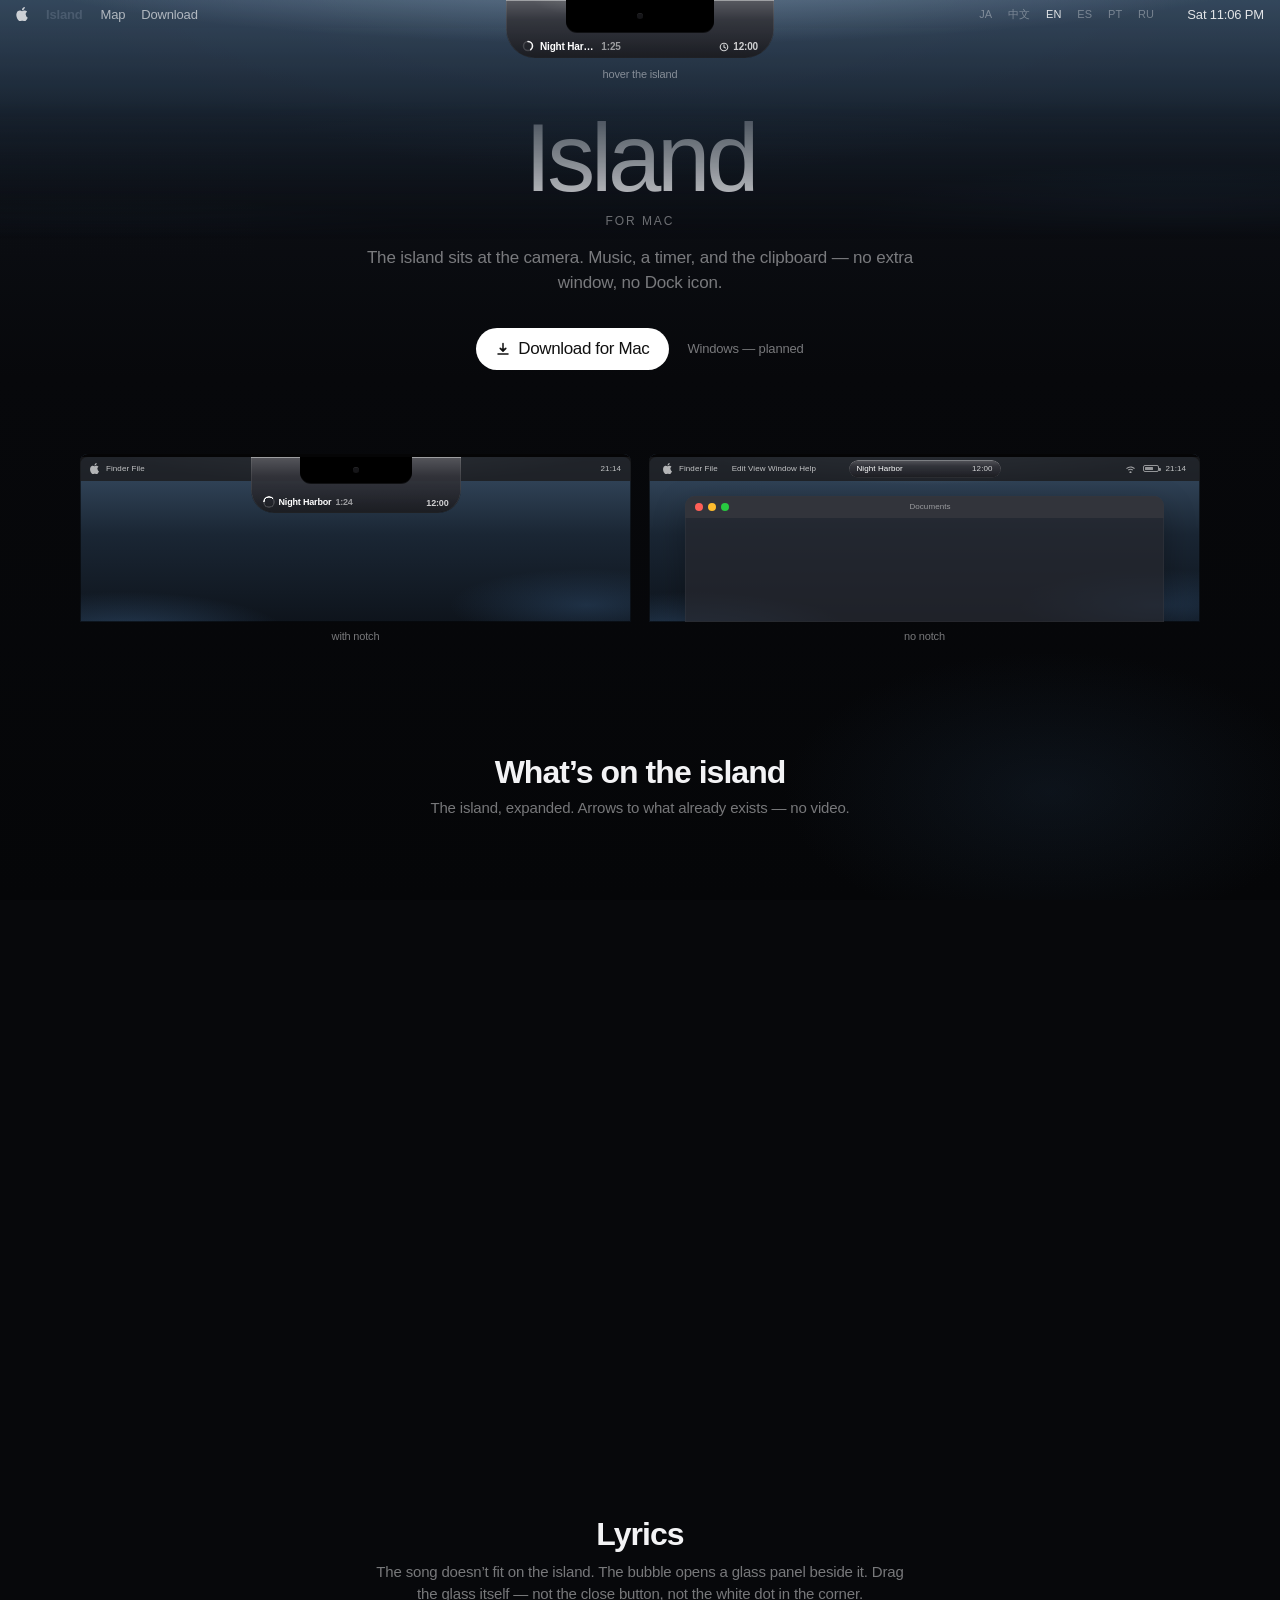
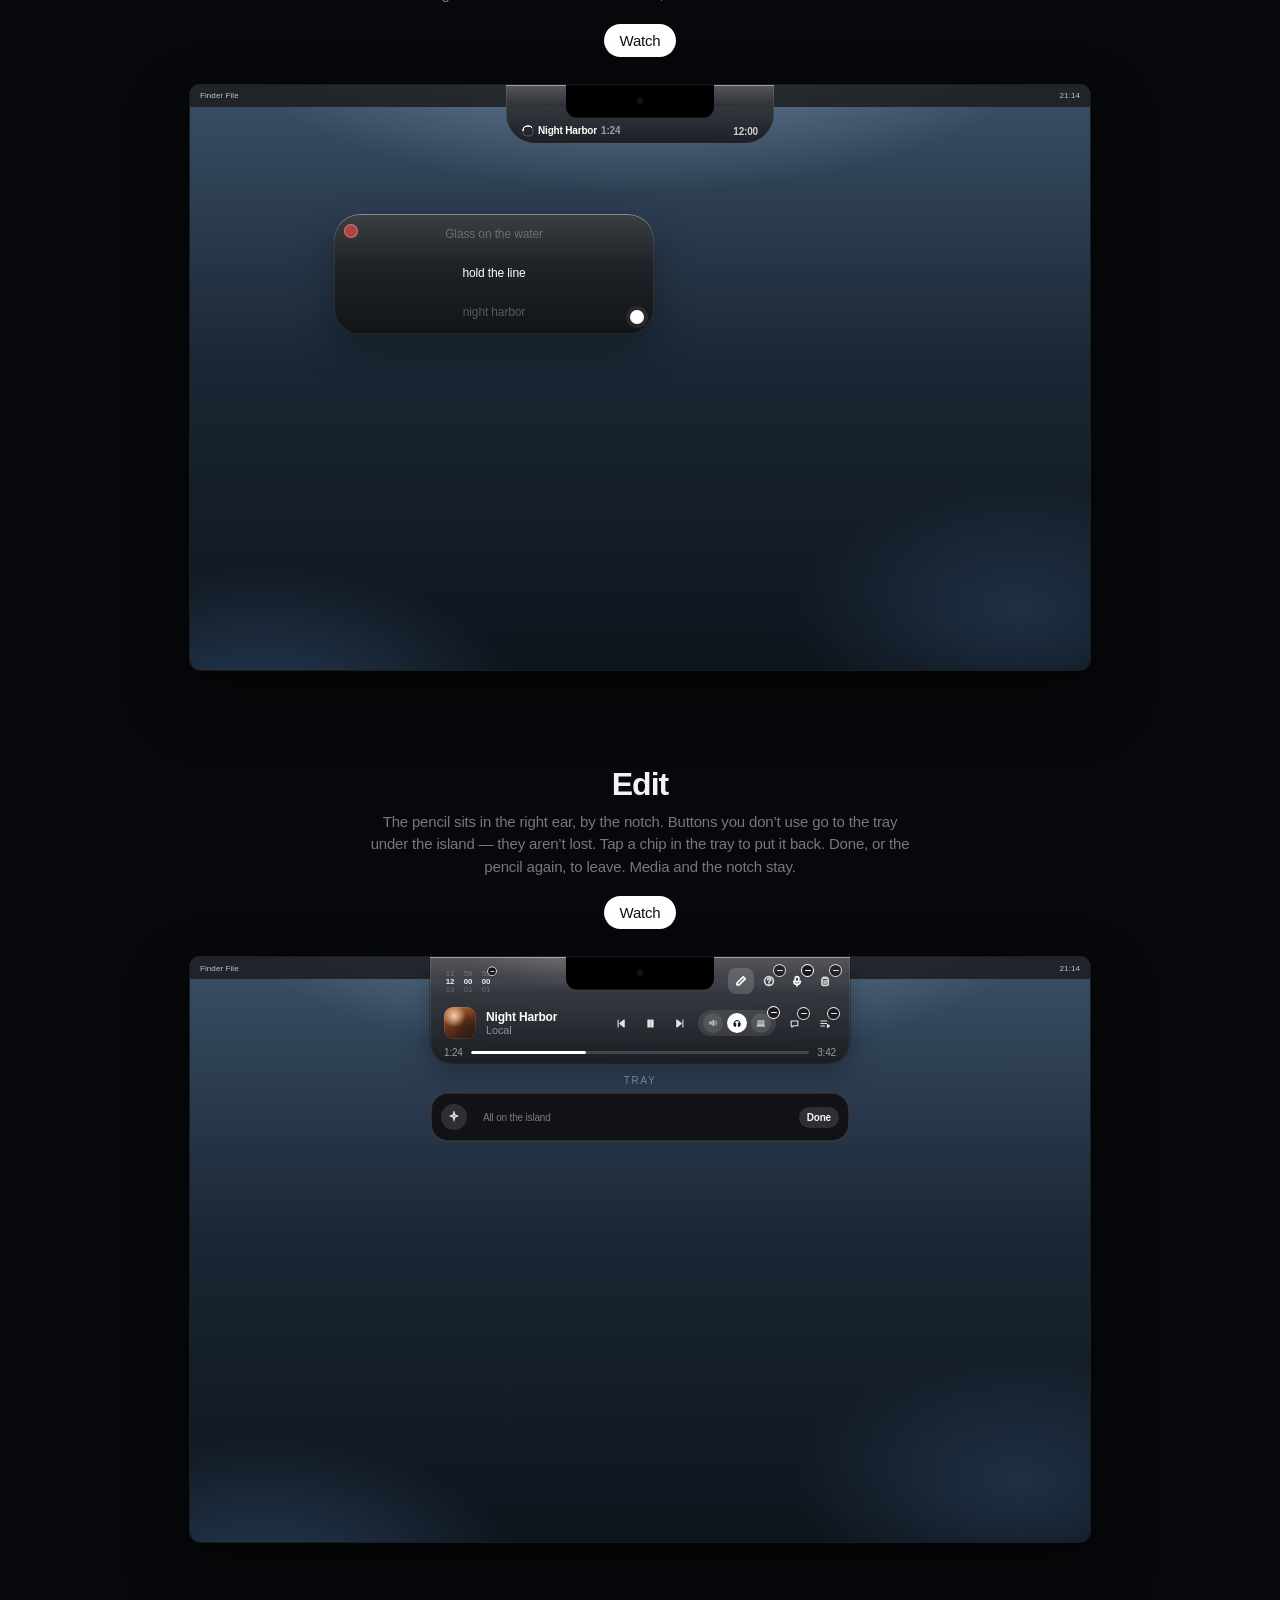
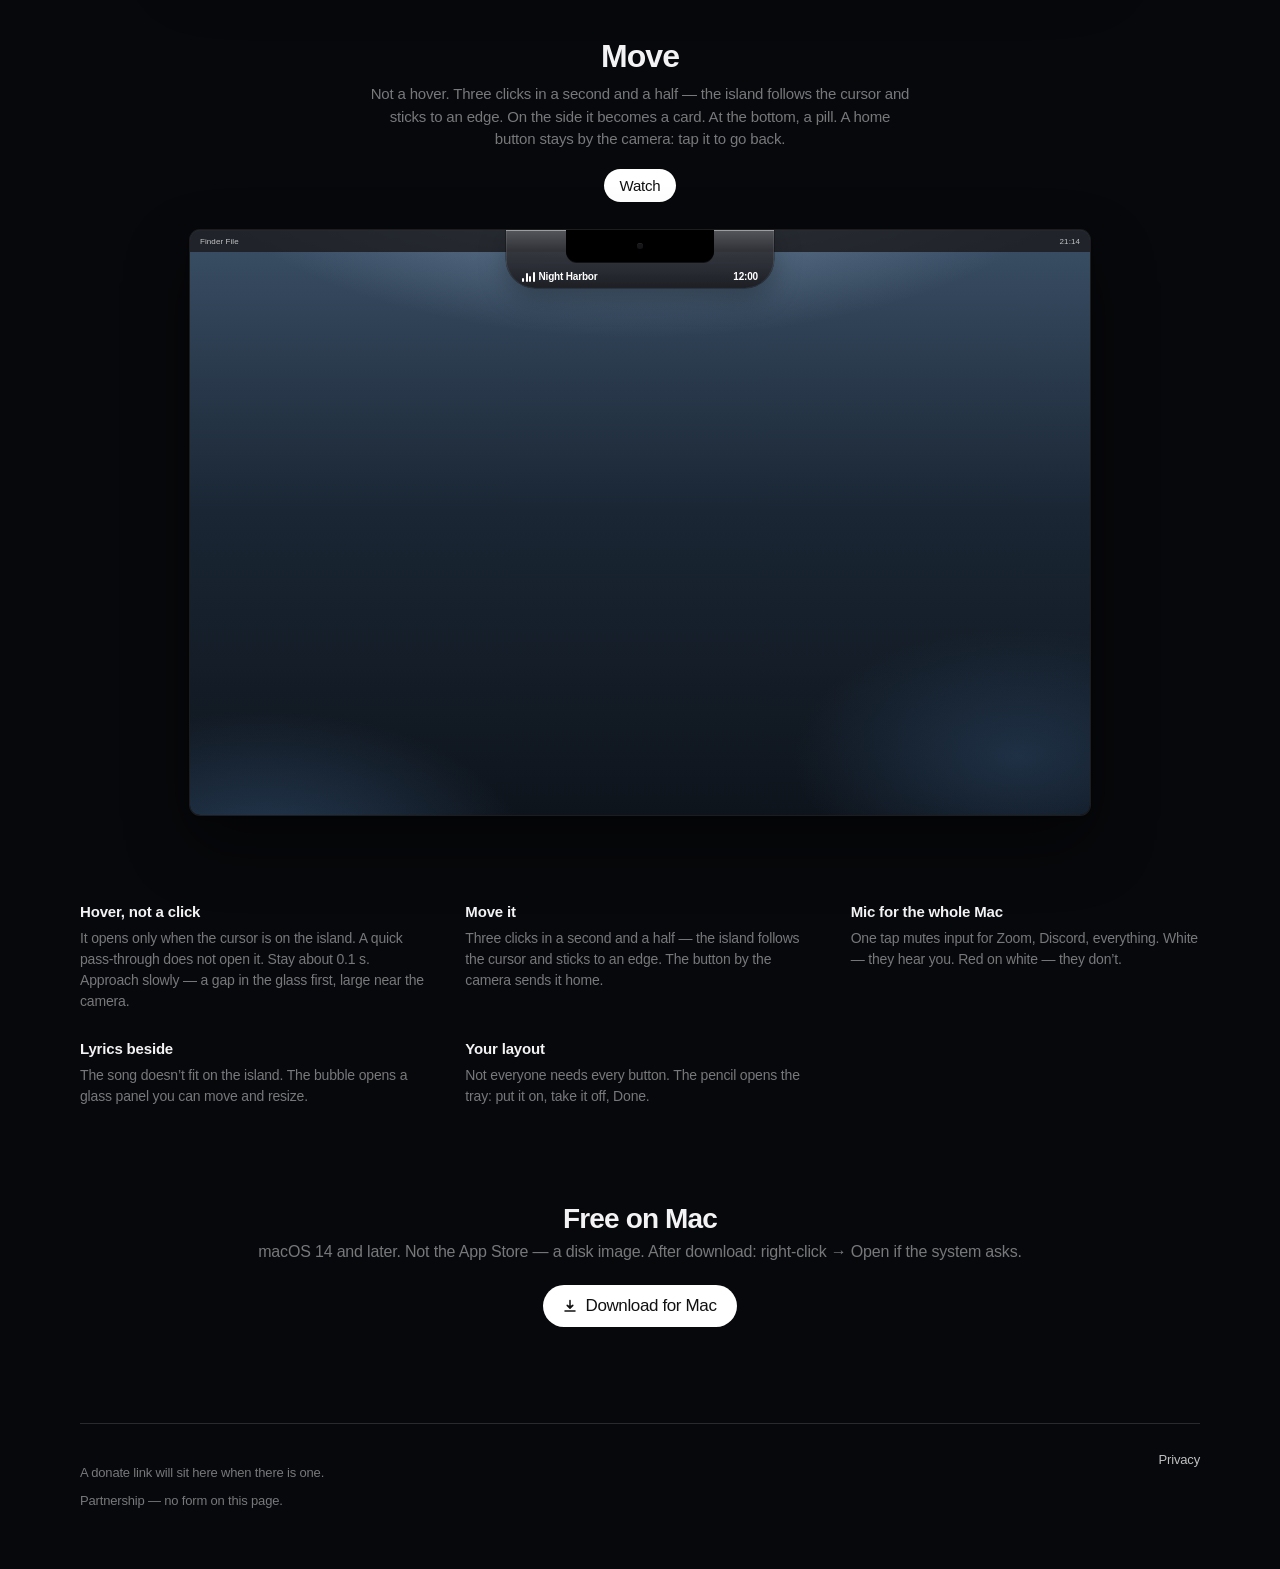
==== site/index.html @ e31c8dca "Initial commit of Island for Mac source and site." ====
<!DOCTYPE html>
<html lang="ru">
<head>
  <meta charset="utf-8">
  <meta name="viewport" content="width=device-width, initial-scale=1">
  <title>Island — для Mac</title>
  <meta name="description" content="У камеры Mac. Музыка, таймер и буфер. Бесплатно.">
  <meta name="theme-color" content="#f5f5f7">
  <meta name="color-scheme" content="light">
  <link rel="icon" href="favicon.svg" type="image/svg+xml">
  <link rel="stylesheet" href="site.css?v=menubar1">
  <style>
    html { background: #f5f5f7; }
    body.booting { overflow: hidden; background: #f5f5f7; }
  </style>
  <noscript>
    <style>
      html, body { background: #07080b !important; }
      .gate { display: none !important; }
      .menubar, .rise, .rise-stay { opacity: 1 !important; transform: none !important; }
    </style>
  </noscript>
</head>
<body class="booting">
  <div class="gate" id="gate" aria-hidden="true">
    <div class="gate-veil"></div>
  </div>
  <div class="sea" aria-hidden="true"></div>
  <div class="grain" aria-hidden="true"></div>

  <div class="page">
    <header class="menubar">
      <svg class="apple" viewBox="0 0 14 17" aria-hidden="true"><path fill="currentColor" d="M11.4 9.1c0-2.1 1.7-3.1 1.8-3.2-1-1.4-2.5-1.6-3-1.6-1.3-.1-2.5.8-3.1.8-.7 0-1.7-.7-2.8-.7-1.4 0-2.8.9-3.5 2.2-1.5 2.6-.4 6.5 1.1 8.6.7 1 1.6 2.2 2.7 2.1 1.1 0 1.5-.7 2.8-.7s1.7.7 2.8.7c1.2 0 1.9-1 2.6-2 .8-1.2 1.2-2.3 1.2-2.4-.1 0-2.3-.9-2.3-3.5zM9.5 2.6c.6-.7 1-1.7.9-2.6-.8 0-1.9.6-2.5 1.3-.5.6-1 1.6-.9 2.5.9.1 1.9-.5 2.5-1.2z"/></svg>
      <span class="brand" data-i="title">Island</span>
      <nav>
        <a href="#map" data-i="navMap">Карта</a>
        <a href="#get" data-i="navGet">Скачать</a>
      </nav>
      <div class="menubar-right">
        <div class="langs" role="group" aria-label="Language">
          <button class="lang-btn" type="button" data-lang="ja" aria-pressed="false">JA</button>
          <button class="lang-btn" type="button" data-lang="zh" aria-pressed="false">中文</button>
          <button class="lang-btn" type="button" data-lang="en" aria-pressed="false">EN</button>
          <button class="lang-btn" type="button" data-lang="es" aria-pressed="false">ES</button>
          <button class="lang-btn" type="button" data-lang="pt" aria-pressed="false">PT</button>
          <button class="lang-btn" type="button" data-lang="ru" aria-pressed="true">RU</button>
        </div>
        <div class="clock"></div>
      </div>
    </header>

    <div class="island-slot">
      <span class="mac-notch" aria-hidden="true"><i class="mac-cam"></i></span>
      <div class="island-wrap">
        <div class="island live-island wraps-notch" tabindex="0" aria-label="Island">
          <div class="island-glass"></div>
          <div class="island-collapsed">
            <span class="mini-left">
              <svg class="mini-ring" viewBox="0 0 12 12" aria-hidden="true">
                <circle class="mini-ring-bg" cx="6" cy="6" r="4.5"/>
                <circle class="mini-ring-fg js-ring" cx="6" cy="6" r="4.5"/>
              </svg>
              <span class="mini-title js-title">Night Harbor</span>
              <span class="mini-time js-now">1:24</span>
            </span>
            <span class="mini-gap" aria-hidden="true"></span>
            <span class="mini-timer">
              <svg width="10" height="10" viewBox="0 0 12 12" aria-hidden="true"><circle cx="6" cy="6" r="4.5" fill="none" stroke="currentColor" stroke-width="1.4"/><path d="M6 3.5v2.7l1.8 1" fill="none" stroke="currentColor" stroke-width="1.4" stroke-linecap="round"/></svg>
              <span class="js-timer">12:00</span>
            </span>
          </div>
          <div class="island-open">
            <div class="ears">
              <div class="wheels" data-spot="timer">
                <button type="button" class="wheel" data-unit="h" aria-label="Hours"></button>
                <button type="button" class="wheel" data-unit="m" aria-label="Minutes"></button>
                <button type="button" class="wheel" data-unit="s" aria-label="Seconds"></button>
              </div>
              <div class="right-ear">
                <button type="button" class="chip" data-act="edit" title="Edit">
                  <svg viewBox="0 0 12 12"><path d="M8.2 1.8l2 2L4 10H2V8z"/></svg>
                </button>
                <button type="button" class="chip" data-act="guide" title="Guide">
                  <svg viewBox="0 0 12 12"><circle cx="6" cy="6" r="4.4"/><path d="M4.7 4.6a1.4 1.4 0 011.5-1.2c.9 0 1.5.5 1.5 1.3 0 .8-.5 1.1-1.1 1.4-.5.3-.6.6-.6 1.2"/><path d="M6 9.1h.01"/></svg>
                </button>
                <button type="button" class="chip" data-act="mic" title="Mic">
                  <svg class="mic-on" viewBox="0 0 12 12"><rect x="4.2" y="1.6" width="3.6" height="5.2" rx="1.8"/><path d="M2.8 6.2a3.2 3.2 0 006.4 0M6 9.4V11"/></svg>
                  <svg class="mic-off-ico" viewBox="0 0 12 12"><rect x="4.2" y="1.6" width="3.6" height="5.2" rx="1.8"/><path d="M2.8 6.2a3.2 3.2 0 006.4 0M6 9.4V11M2 2l8 8"/></svg>
                </button>
                <button type="button" class="chip" data-act="clip" title="Clipboard">
                  <svg viewBox="0 0 12 12"><rect x="3" y="3.2" width="6.2" height="7.2" rx="1.2"/><path d="M4.4 3.2V2.4h3.4v.8"/><path d="M5 6h3.2M5 8h2.2"/></svg>
                </button>
              </div>
            </div>
            <div class="media-row">
              <button type="button" class="art js-art" data-spot="media" aria-label="Artwork"></button>
              <div class="meta">
                <strong class="js-title">Night Harbor</strong>
                <small class="js-artist">Local</small>
              </div>
              <div class="transport">
                <button type="button" class="icon-btn" data-act="prev" aria-label="Previous">
                  <svg viewBox="0 0 12 12"><path d="M10 2.2L5.2 6 10 9.8zM3.4 2.2v7.6"/></svg>
                </button>
                <button type="button" class="icon-btn" data-act="play" aria-label="Play">
                  <svg class="play-ico" viewBox="0 0 12 12"><path d="M3.4 2.2l7 3.8-7 3.8z"/></svg>
                  <svg class="pause-ico" viewBox="0 0 12 12"><path d="M3.2 2.2h2.1v7.6H3.2zm3.5 0h2.1v7.6H6.7z"/></svg>
                </button>
                <button type="button" class="icon-btn" data-act="next" aria-label="Next">
                  <svg viewBox="0 0 12 12"><path d="M2 2.2L6.8 6 2 9.8zM8.6 2.2v7.6"/></svg>
                </button>
                <div class="outs" role="group" aria-label="Output">
                  <button type="button" class="out" data-route="speakers" title="Speakers">
                    <svg viewBox="0 0 12 12"><path d="M2.2 4.6h2.2L7.2 2.4v7.2L4.4 7.4H2.2z"/><path d="M8.4 4.6a2.4 2.4 0 010 2.8M9.7 3.4a4 4 0 010 5.2" fill="none"/></svg>
                  </button>
                  <button type="button" class="out is-on" data-route="headphones" title="Headphones">
                    <svg viewBox="0 0 12 12"><path d="M2.4 6.6A3.6 3.6 0 019.6 6.6" fill="none"/><path d="M2.4 6.6v2.2a1.2 1.2 0 001.2 1.2h.8V6.6zm5.2 0v3.4h.8A1.2 1.2 0 009.6 8.8V6.6z"/></svg>
                  </button>
                  <button type="button" class="out" data-route="mac" title="MacBook">
                    <svg viewBox="0 0 12 12"><path d="M2.4 3.2h7.2v5.2H2.4z"/><path d="M1.6 8.8h8.8v1.2H1.6z"/></svg>
                  </button>
                </div>
                <button type="button" class="icon-btn" data-act="lyrics" title="Lyrics">
                  <svg viewBox="0 0 12 12"><path d="M2.4 3.2h7.2v5.2H5.2L3 9.8V8.4H2.4z" fill="none"/></svg>
                </button>
                <button type="button" class="icon-btn" data-act="playlist" title="Playlist">
                  <svg viewBox="0 0 12 12"><path d="M2 3.2h6.4M2 6h6.4M2 8.8h4.2" fill="none"/><path d="M9.2 7.1v3.2l2.2-1.6z"/></svg>
                </button>
              </div>
            </div>
            <div class="clip-list js-clip">
              <button type="button">14:00 standup</button>
              <button type="button">https://island.local</button>
              <button type="button">from Safari</button>
            </div>
            <div class="side-panel js-lyrics">Glass on the water · hold the line · night harbor</div>
            <div class="side-panel js-playlist">
              <button type="button" data-track="0">Night Harbor</button>
              <button type="button" data-track="1">Glass Road</button>
              <button type="button" data-track="2">Quiet Room</button>
            </div>
            <div class="progress" data-spot="progress">
              <span class="js-now">1:24</span>
              <button type="button" class="bar js-bar" aria-label="Progress"><i></i></button>
              <span class="js-dur">3:42</span>
            </div>
          </div>
        </div>
        <p class="hint" data-i="hover">наведите на остров</p>
      </div>
    </div>

    <section class="hero">
      <h1 class="rise" style="--d:0" data-i="title">Island</h1>
      <p class="kicker rise" style="--d:1" data-i="kicker">для Mac</p>
      <p class="lede rise" style="--d:2" data-i="lede">У камеры Mac. Музыка, таймер и буфер — без отдельного окна и без кружка в Dock.</p>
      <div class="cta-row rise" style="--d:3">
        <a class="download" href="downloads/Island.dmg">
          <svg viewBox="0 0 14 14" aria-hidden="true"><path fill="currentColor" d="M7 1.5v7.2M4.2 6.4L7 9.2l2.8-2.8M2 12h10"/></svg>
          <span data-i="download">Скачать для Mac</span>
        </a>
        <span class="win" data-i="win">Windows — в планах</span>
      </div>
      <p class="note"></p>
      <section class="notch-row" aria-label="с челкой и без">
        <figure class="lid lid-notch rise" style="--d:0">
          <div class="lid-screen">
            <div class="lid-bar" aria-hidden="true">
              <span class="lid-menus">
                <svg class="lid-apple" viewBox="0 0 14 17" aria-hidden="true"><path fill="currentColor" d="M11.4 9.1c0-2.1 1.7-3.1 1.8-3.2-1-1.4-2.5-1.6-3-1.6-1.3-.1-2.5.8-3.1.8-.7 0-1.7-.7-2.8-.7-1.4 0-2.8.9-3.5 2.2-1.5 2.6-.4 6.5 1.1 8.6.7 1 1.6 2.2 2.7 2.1 1.1 0 1.5-.7 2.8-.7s1.7.7 2.8.7c1.2 0 1.9-1 2.6-2 .8-1.2 1.2-2.3 1.2-2.4-.1 0-2.3-.9-2.3-3.5zM9.5 2.6c.6-.7 1-1.7.9-2.6-.8 0-1.9.6-2.5 1.3-.5.6-1 1.6-.9 2.5.9.1 1.9-.5 2.5-1.2z"/></svg>
                Finder File
              </span>
              <span>21:14</span>
            </div>
            <span class="mac-notch" aria-hidden="true"><i class="mac-cam"></i></span>
            <div class="lid-cap wraps-notch">
              <span class="lid-l"><i class="ring"></i> Night Harbor <em>1:24</em></span>
              <span class="lid-gap"></span>
              <span class="lid-r">12:00</span>
            </div>
          </div>
          <figcaption data-i="lidNotch">с челкой</figcaption>
        </figure>
        <figure class="lid lid-float rise" style="--d:1">
          <div class="lid-screen">
            <div class="lid-bar" aria-hidden="true">
              <span class="lid-menus">
                <svg class="lid-apple" viewBox="0 0 14 17" aria-hidden="true"><path fill="currentColor" d="M11.4 9.1c0-2.1 1.7-3.1 1.8-3.2-1-1.4-2.5-1.6-3-1.6-1.3-.1-2.5.8-3.1.8-.7 0-1.7-.7-2.8-.7-1.4 0-2.8.9-3.5 2.2-1.5 2.6-.4 6.5 1.1 8.6.7 1 1.6 2.2 2.7 2.1 1.1 0 1.5-.7 2.8-.7s1.7.7 2.8.7c1.2 0 1.9-1 2.6-2 .8-1.2 1.2-2.3 1.2-2.4-.1 0-2.3-.9-2.3-3.5zM9.5 2.6c.6-.7 1-1.7.9-2.6-.8 0-1.9.6-2.5 1.3-.5.6-1 1.6-.9 2.5.9.1 1.9-.5 2.5-1.2z"/></svg>
                Finder File <span class="lid-extra">Edit View Window Help</span>
              </span>
              <div class="lid-cap">
                <span class="lid-l">Night Harbor</span>
                <span class="lid-r">12:00</span>
              </div>
              <span class="lid-clock">
                <svg class="lid-wifi" viewBox="0 0 16 12" aria-hidden="true"><path fill="currentColor" d="M8 9.2a1.6 1.6 0 110 3.2 1.6 1.6 0 010-3.2zm0-3.4c1.5 0 2.9.5 4 1.5l-1.1 1.1A4.1 4.1 0 008 7.3c-1.1 0-2.1.4-2.9 1.1L4 7.3A5.7 5.7 0 018 5.8zm0-3.6c2.5 0 4.8.9 6.6 2.5L13.5 6A7.8 7.8 0 008 3.6 7.8 7.8 0 002.5 6L1.4 4.7A10.3 10.3 0 018 2.2z"/></svg>
                <i class="lid-batt"></i>
                21:14
              </span>
            </div>
            <div class="lid-window" aria-hidden="true">
              <div class="lid-titlebar">
                <i class="tl tl-r"></i><i class="tl tl-y"></i><i class="tl tl-g"></i>
                <span>Documents</span>
              </div>
            </div>
          </div>
          <figcaption data-i="lidNone">без челки</figcaption>
        </figure>
      </section>
    </section>

    <section class="map" id="map">
      <div class="map-head rise" style="--d:0">
        <h2 data-i="mapTitle">Что на острове</h2>
        <p data-i="mapLede">Развёрнутый остров. Стрелка к тому, что уже есть — без ролика.</p>
      </div>
      <div class="chart">
        <svg class="leaders rise-stay" aria-hidden="true"></svg>
        <div class="chart-island rise-stay">
          <span class="mac-notch" aria-hidden="true"><i class="mac-cam"></i></span>
            <div class="island is-open" aria-hidden="true">
            <div class="island-glass"></div>
            <div class="island-open">
              <div class="ears">
                <div class="wheels">
                  <div class="wheel"><span>11</span><span class="on">12</span><span>13</span></div>
                  <div class="wheel"><span>59</span><span class="on">00</span><span>01</span></div>
                  <div class="wheel"><span>59</span><span class="on">00</span><span>01</span></div>
                </div>
                <div class="right-ear">
                  <span class="chip"><svg viewBox="0 0 12 12"><path d="M8.2 1.8l2 2L4 10H2V8z"/></svg></span>
                  <span class="chip"><svg viewBox="0 0 12 12"><circle cx="6" cy="6" r="4.4"/><path d="M4.7 4.6a1.4 1.4 0 011.5-1.2c.9 0 1.5.5 1.5 1.3 0 .8-.5 1.1-1.1 1.4-.5.3-.6.6-.6 1.2"/><path d="M6 9.1h.01"/></svg></span>
                  <span class="chip"><svg viewBox="0 0 12 12"><rect x="4.2" y="1.6" width="3.6" height="5.2" rx="1.8"/><path d="M2.8 6.2a3.2 3.2 0 006.4 0M6 9.4V11"/></svg></span>
                  <span class="chip"><svg viewBox="0 0 12 12"><rect x="3" y="3.2" width="6.2" height="7.2" rx="1.2"/><path d="M4.4 3.2V2.4h3.4v.8"/><path d="M5 6h3.2M5 8h2.2"/></svg></span>
                </div>
              </div>
              <div class="media-row">
                <div class="art"></div>
                <div class="meta">
                  <strong data-i="song">Night Harbor</strong>
                  <small data-i="artist">Local</small>
                </div>
                <div class="transport">
                  <span class="icon-btn"><svg viewBox="0 0 12 12"><path d="M10 2.2L5.2 6 10 9.8zM3.4 2.2v7.6"/></svg></span>
                  <span class="icon-btn"><svg viewBox="0 0 12 12"><path d="M3.2 2.2h2.1v7.6H3.2zm3.5 0h2.1v7.6H6.7z"/></svg></span>
                  <span class="icon-btn"><svg viewBox="0 0 12 12"><path d="M2 2.2L6.8 6 2 9.8zM8.6 2.2v7.6"/></svg></span>
                  <div class="outs">
                    <span class="out"><svg viewBox="0 0 12 12"><path d="M2.2 4.6h2.2L7.2 2.4v7.2L4.4 7.4H2.2z"/><path d="M8.4 4.6a2.4 2.4 0 010 2.8M9.7 3.4a4 4 0 010 5.2" fill="none"/></svg></span>
                    <span class="out is-on"><svg viewBox="0 0 12 12"><path d="M2.4 6.6A3.6 3.6 0 019.6 6.6" fill="none"/><path d="M2.4 6.6v2.2a1.2 1.2 0 001.2 1.2h.8V6.6zm5.2 0v3.4h.8A1.2 1.2 0 009.6 8.8V6.6z"/></svg></span>
                    <span class="out"><svg viewBox="0 0 12 12"><path d="M2.4 3.2h7.2v5.2H2.4z"/><path d="M1.6 8.8h8.8v1.2H1.6z"/></svg></span>
                  </div>
                  <span class="icon-btn"><svg viewBox="0 0 12 12"><path d="M2.4 3.2h7.2v5.2H5.2L3 9.8V8.4H2.4z" fill="none"/></svg></span>
                  <span class="icon-btn"><svg viewBox="0 0 12 12"><path d="M2 3.2h6.4M2 6h6.4M2 8.8h4.2" fill="none"/><path d="M9.2 7.1v3.2l2.2-1.6z"/></svg></span>
                </div>
              </div>
              <div class="progress">
                <span data-now>1:24</span>
                <span class="bar"><i></i></span>
                <span>3:42</span>
              </div>
            </div>
          </div>
          <div class="tray">
            <span class="spark" data-spot="anim">
              <svg viewBox="0 0 12 12"><path d="M6 1.4l.7 2.6L9.2 5 6.7 6l-.7 2.6L5.3 6 2.8 5l2.5-1z"/></svg>
            </span>
            <span class="tray-empty" data-i="allOn">All on the island</span>
            <span class="done" data-i="done">Done</span>
          </div>
        </div>
        <div class="legend">
          <div class="label rise" style="--d:0" data-spot="timer">
            <strong data-i="timer">Таймер</strong>
            <span data-i="timerHow">Левое ухо: часы, минуты, секунды.</span>
          </div>
          <div class="label end rise" style="--d:1" data-spot="edit">
            <strong data-i="edit">Редакт</strong>
            <span data-i="editHow">Карандаш у выреза.</span>
          </div>
          <div class="label end rise" style="--d:2" data-spot="guide">
            <strong data-i="guide">Гайд</strong>
            <span data-i="guideHow">Тур поверх экрана.</span>
          </div>
          <div class="label end rise" style="--d:3" data-spot="clipboard">
            <strong data-i="clipboard">Буфер</strong>
            <span data-i="clipboardHow">Последние пять текстов.</span>
          </div>
          <div class="label rise" style="--d:1" data-spot="media">
            <strong data-i="media">Медиа</strong>
            <span data-i="mediaHow">Обложка, название, назад / пауза / дальше. Куда звук: колонки, наушники, Mac.</span>
          </div>
          <div class="label end rise" style="--d:2" data-spot="playlist">
            <strong data-i="playlist">Плейлист</strong>
            <span data-i="playlistHow">Только если Music отдал очередь.</span>
          </div>
          <div class="label rise" style="--d:3" data-spot="progress">
            <strong data-i="progress">Прогресс</strong>
            <span data-i="progressHow">Полоса внизу. Можно перетащить.</span>
          </div>
          <div class="label end rise" style="--d:4" data-spot="anim">
            <strong data-i="anim">Анимации</strong>
            <span data-i="animHow">Искра в лотке, не на острове.</span>
          </div>
        </div>
      </div>
    </section>

    <section class="lyrics-demo" id="lyrics">
      <div class="lyrics-copy rise">
        <h2 data-i="lyricsTitle">Субтитры</h2>
        <p data-i="lyricsLede">Текст на остров не влезает. Пузырёк открывает стеклянную панель рядом. Тащить можно за само стекло — не за крестик и не за белый кружок в углу.</p>
        <button type="button" class="play-anim rise" data-play="lyrics"><span data-i="playAnim">Смотреть</span></button>
      </div>
      <div class="lyrics-stage demo-stage rise-stay" data-scene="lyrics">
        <div class="lyrics-desk mac-screen" aria-hidden="true">
          <div class="desk-bar" aria-hidden="true"><span>Finder File</span><span>21:14</span></div>
          <span class="mac-notch" aria-hidden="true"><i class="mac-cam"></i></span>
          <div class="lyrics-island wraps-notch">
            <span class="lid-l"><i class="ring"></i> Night Harbor <em>1:24</em></span>
            <span class="lid-gap"></span>
            <span class="lid-r">12:00</span>
          </div>
          <div class="lyrics-card">
            <span class="lyrics-close"></span>
            <div class="lyrics-stack">
              <p class="lyrics-line">the night is open</p>
              <p class="lyrics-line is-prev">Glass on the water</p>
              <p class="lyrics-line is-on">hold the line</p>
              <p class="lyrics-line is-next">night harbor</p>
              <p class="lyrics-line">wait for the tide</p>
              <p class="lyrics-line">keep it quiet</p>
              <p class="lyrics-line">lights on the shore</p>
            </div>
            <span class="lyrics-resize" title="size"></span>
            <svg class="lyrics-cursor demo-cursor" viewBox="0 0 12 19" aria-hidden="true">
              <path class="c-out" d="M.2.2v16.6l4.35-4.2 2.7 6.45 2.35-1-2.7-6.45h5.9L.2.2z"/>
              <path class="c-in" d="M1.25 2.15v11.4l3.45-3.35 2.6 6.2 1.1-.46-2.6-6.2h4.35L1.25 2.15z"/>
            </svg>
          </div>
        </div>
      </div>
    </section>

    <section class="edit-demo" id="edit">
      <div class="lyrics-copy rise">
        <h2 data-i="editTitle">Редакт</h2>
        <p data-i="editLede">Карандаш в правом ухе, у выреза. Кнопки, которыми не пользуешься, снимаются в лоток под островом — они не пропадают. Тап по фишке в лотке возвращает её на остров. Done или снова карандаш — выход. Медиа и вырез снять нельзя.</p>
        <button type="button" class="play-anim rise" data-play="edit"><span data-i="playAnim">Смотреть</span></button>
      </div>
      <div class="edit-stage demo-stage rise-stay" data-scene="edit">
        <div class="edit-desk mac-screen" aria-hidden="true">
          <div class="desk-bar" aria-hidden="true"><span>Finder File</span><span>21:14</span></div>
          <span class="mac-notch" aria-hidden="true"><i class="mac-cam"></i></span>
          <div class="edit-stack">
            <div class="island is-open edit-island">
              <div class="island-glass"></div>
              <div class="island-open">
                <div class="ears">
                  <div class="wheels">
                    <div class="wheel"><span>11</span><span class="on">12</span><span>13</span></div>
                    <div class="wheel"><span>59</span><span class="on">00</span><span>01</span></div>
                    <div class="wheel"><span>59</span><span class="on">00</span><span>01</span></div>
                    <i class="edit-minus"></i>
                  </div>
                  <div class="right-ear">
                    <span class="chip edit-pencil is-on">
                      <svg viewBox="0 0 12 12"><path d="M8.2 1.8l2 2L4 10H2V8z"/></svg>
                    </span>
                    <span class="chip">
                      <svg viewBox="0 0 12 12"><circle cx="6" cy="6" r="4.4"/><path d="M4.7 4.6a1.4 1.4 0 011.5-1.2c.9 0 1.5.5 1.5 1.3 0 .8-.5 1.1-1.1 1.4-.5.3-.6.6-.6 1.2"/><path d="M6 9.1h.01"/></svg>
                      <i class="edit-minus"></i>
                    </span>
                    <span class="chip edit-mic-on">
                      <svg viewBox="0 0 12 12"><rect x="4.2" y="1.6" width="3.6" height="5.2" rx="1.8"/><path d="M2.8 6.2a3.2 3.2 0 006.4 0M6 9.4V11"/></svg>
                      <i class="edit-minus"></i>
                    </span>
                    <span class="chip">
                      <svg viewBox="0 0 12 12"><rect x="3" y="3.2" width="6.2" height="7.2" rx="1.2"/><path d="M4.4 3.2V2.4h3.4v.8"/><path d="M5 6h3.2M5 8h2.2"/></svg>
                      <i class="edit-minus"></i>
                    </span>
                  </div>
                </div>
                <div class="media-row">
                  <div class="art"></div>
                  <div class="meta">
                    <strong>Night Harbor</strong>
                    <small>Local</small>
                  </div>
                  <div class="transport">
                    <span class="icon-btn"><svg viewBox="0 0 12 12"><path d="M10 2.2L5.2 6 10 9.8zM3.4 2.2v7.6"/></svg></span>
                    <span class="icon-btn"><svg viewBox="0 0 12 12"><path d="M3.2 2.2h2.1v7.6H3.2zm3.5 0h2.1v7.6H6.7z"/></svg></span>
                    <span class="icon-btn"><svg viewBox="0 0 12 12"><path d="M2 2.2L6.8 6 2 9.8zM8.6 2.2v7.6"/></svg></span>
                    <div class="outs">
                      <span class="out"><svg viewBox="0 0 12 12"><path d="M2.2 4.6h2.2L7.2 2.4v7.2L4.4 7.4H2.2z"/><path d="M8.4 4.6a2.4 2.4 0 010 2.8M9.7 3.4a4 4 0 010 5.2" fill="none"/></svg></span>
                      <span class="out is-on"><svg viewBox="0 0 12 12"><path d="M2.4 6.6A3.6 3.6 0 019.6 6.6" fill="none"/><path d="M2.4 6.6v2.2a1.2 1.2 0 001.2 1.2h.8V6.6zm5.2 0v3.4h.8A1.2 1.2 0 009.6 8.8V6.6z"/></svg></span>
                      <span class="out"><svg viewBox="0 0 12 12"><path d="M2.4 3.2h7.2v5.2H2.4z"/><path d="M1.6 8.8h8.8v1.2H1.6z"/></svg></span>
                      <i class="edit-minus"></i>
                    </div>
                    <span class="icon-btn">
                      <svg viewBox="0 0 12 12"><path d="M2.4 3.2h7.2v5.2H5.2L3 9.8V8.4H2.4z" fill="none"/></svg>
                      <i class="edit-minus"></i>
                    </span>
                    <span class="icon-btn">
                      <svg viewBox="0 0 12 12"><path d="M2 3.2h6.4M2 6h6.4M2 8.8h4.2" fill="none"/><path d="M9.2 7.1v3.2l2.2-1.6z"/></svg>
                      <i class="edit-minus"></i>
                    </span>
                  </div>
                </div>
                <div class="progress">
                  <span>1:24</span>
                  <span class="bar"><i></i></span>
                  <span>3:42</span>
                </div>
              </div>
            </div>
            <div class="edit-tray-wrap">
              <span class="edit-cap" data-i="editTrayLab">лоток</span>
              <div class="tray edit-tray">
                <span class="spark">
                  <svg viewBox="0 0 12 12"><path d="M6 1.4l.7 2.6L9.2 5 6.7 6l-.7 2.6L5.3 6 2.8 5l2.5-1z"/></svg>
                </span>
                <span class="edit-mic-off">
                  <svg viewBox="0 0 12 12"><rect x="4.2" y="1.6" width="3.6" height="5.2" rx="1.8"/><path d="M2.8 6.2a3.2 3.2 0 006.4 0M6 9.4V11"/></svg>
                </span>
                <span class="tray-empty edit-allon" data-i="allOn">All on the island</span>
                <span class="done" data-i="done">Done</span>
              </div>
            </div>
            <svg class="edit-cursor demo-cursor" viewBox="0 0 12 19" aria-hidden="true">
              <path class="c-out" d="M.2.2v16.6l4.35-4.2 2.7 6.45 2.35-1-2.7-6.45h5.9L.2.2z"/>
              <path class="c-in" d="M1.25 2.15v11.4l3.45-3.35 2.6 6.2 1.1-.46-2.6-6.2h4.35L1.25 2.15z"/>
            </svg>
          </div>
          <span class="edit-fly">
            <svg viewBox="0 0 12 12"><rect x="4.2" y="1.6" width="3.6" height="5.2" rx="1.8"/><path d="M2.8 6.2a3.2 3.2 0 006.4 0M6 9.4V11"/></svg>
          </span>
        </div>
      </div>
    </section>

    <section class="move-demo" id="move">
      <div class="lyrics-copy rise">
        <h2 data-i="moveTitle">Перенос</h2>
        <p data-i="moveLede">Не наведение. Три клика за полторы секунды — остров едет за курсором и липнет к краю. Сбоку — карточка у стены. Снизу — пилюля. У камеры кнопка: тап — домой.</p>
        <button type="button" class="play-anim rise" data-play="move"><span data-i="playAnim">Смотреть</span></button>
      </div>
      <div class="move-stage demo-stage rise-stay" data-scene="move">
        <div class="move-desk mac-screen" aria-hidden="true">
          <div class="desk-bar" aria-hidden="true"><span>Finder File</span><span>21:14</span></div>
          <span class="mac-notch move-cam" aria-hidden="true"><i class="mac-cam"></i></span>
          <div class="move-house">
            <svg viewBox="0 0 16 16"><path d="M2.5 7.2L8 2.6l5.5 4.6V13a1 1 0 01-1 1H9.2v-3.2H6.8V14H3.5a1 1 0 01-1-1z"/></svg>
            <span data-i="moveHouse">домой</span>
          </div>
          <div class="move-body">
            <div class="move-pill">
              <span class="lid-l"><span class="bars"><i></i><i></i><i></i><i></i></span> Night Harbor</span>
              <span>12:00</span>
            </div>
            <div class="move-card">
              <span class="art"></span>
              <strong>Night Harbor</strong>
              <small>12:00</small>
            </div>
            <span class="move-taps"><i></i><i></i><i></i></span>
          </div>
          <span class="move-tag move-tag-side" data-i="moveSide">сбоку</span>
          <span class="move-tag move-tag-bot" data-i="moveBottom">снизу</span>
          <span class="move-hint" data-i="moveClicks">три клика</span>
          <svg class="move-cursor demo-cursor" viewBox="0 0 12 19" aria-hidden="true">
            <path class="c-out" d="M.2.2v16.6l4.35-4.2 2.7 6.45 2.35-1-2.7-6.45h5.9L.2.2z"/>
            <path class="c-in" d="M1.25 2.15v11.4l3.45-3.35 2.6 6.2 1.1-.46-2.6-6.2h4.35L1.25 2.15z"/>
          </svg>
        </div>
      </div>
    </section>

    <section class="shores">
      <article class="shore rise" style="--d:0">
        <h3 data-i="hoverWhy">Наведение, не клик</h3>
        <p data-i="hoverBody">Раскрывается только если курсор на самом острове.</p>
      </article>
      <article class="shore rise" style="--d:1">
        <h3 data-i="moveWhy">Перенос</h3>
        <p data-i="moveBody">Три клика — остров едет за курсором.</p>
      </article>
      <article class="shore rise" style="--d:2">
        <h3 data-i="micWhy">Микрофон на весь Mac</h3>
        <p data-i="micBody">Один тап глушит вход для всех приложений.</p>
      </article>
      <article class="shore rise" style="--d:3">
        <h3 data-i="lyricsWhy">Текст рядом</h3>
        <p data-i="lyricsBody">Пузырёк открывает стеклянную панель.</p>
      </article>
      <article class="shore rise" style="--d:4">
        <h3 data-i="editWhy">Своя раскладка</h3>
        <p data-i="editBody">Карандаш открывает лоток.</p>
      </article>
    </section>

    <section class="get rise" id="get">
      <h2 data-i="getTitle">Бесплатно на Mac</h2>
      <p data-i="getBody">macOS 14 и новее. Не из App Store — обычный диск.</p>
      <a class="download" href="downloads/Island.dmg">
        <svg viewBox="0 0 14 14" aria-hidden="true"><path fill="currentColor" d="M7 1.5v7.2M4.2 6.4L7 9.2l2.8-2.8M2 12h10"/></svg>
        <span data-i="download">Скачать для Mac</span>
      </a>
    </section>

    <footer class="foot rise">
      <div>
        <p data-i="donate">Донат появится здесь, когда будет ссылка.</p>
        <p data-i="partner">Партнёрство — без формы на этой странице.</p>
      </div>
      <div class="foot-links">
        <a href="privacy.html" data-i="privacy">Политика</a>
      </div>
    </footer>
  </div>
  <script src="site.js?v=lyrics3"></script>
</body>
</html>
---- site/site.css ----
:root {
  --bg: #07080b;
  --ink: #f3f3f5;
  --mute: rgba(243, 243, 245, 0.48);
  --hair: rgba(255, 255, 255, 0.14);
  --glass: rgba(48, 48, 52, 0.58);
  --tint: rgba(255, 255, 255, 0.08);
  --glass-blur: blur(44px) saturate(150%) brightness(1.12);
  --blue: #2997ff;
  --ease: cubic-bezier(0.16, 1, 0.3, 1);
  --spring: cubic-bezier(0.32, 0.72, 0, 1);
  --desktop:
    radial-gradient(ellipse 100% 70% at 50% -18%, rgba(186, 214, 240, 0.55), transparent 52%),
    radial-gradient(ellipse 55% 48% at 8% 108%, rgba(64, 104, 148, 0.5), transparent 54%),
    radial-gradient(ellipse 48% 42% at 92% 90%, rgba(52, 86, 124, 0.4), transparent 52%),
    linear-gradient(180deg, #3a4f66 0%, #1a2634 48%, #0e141c 100%);
  --pad: clamp(20px, 5vw, 72px);
  --max: 1120px;
  --island-w: 212px;
  --island-h: 34px;
  --island-r: 17px;
  --notch-w: 148px;
  --notch-h: 32px;
}

*,
*::before,
*::after {
  box-sizing: border-box;
}

html {
  scroll-behavior: smooth;
  background: #f5f5f7;
  color-scheme: light;
}

html.is-dark {
  background: var(--bg);
  color-scheme: dark;
}

html,
body {
  margin: 0;
  min-height: 100%;
  color: var(--ink);
  font-family: "SF Pro Display", "SF Pro Text", -apple-system, BlinkMacSystemFont, "Helvetica Neue", "Segoe UI", sans-serif;
  letter-spacing: -0.011em;
  -webkit-font-smoothing: antialiased;
}

body {
  overflow-x: hidden;
  background: #f5f5f7;
}

body.is-ready,
html.is-dark body {
  background: var(--bg);
}

body.booting {
  overflow: hidden;
}

a {
  color: inherit;
}

button,
.lang-btn {
  font: inherit;
  color: inherit;
  background: none;
  border: 0;
  cursor: pointer;
}

.sea {
  position: fixed;
  inset: 0;
  z-index: 0;
  pointer-events: none;
  background:
    radial-gradient(ellipse 80% 46% at 50% -6%, rgba(110, 150, 190, 0.28), transparent 56%),
    radial-gradient(ellipse 40% 30% at 82% 88%, rgba(32, 52, 74, 0.28), transparent 52%),
    linear-gradient(180deg, #10141c 0%, #07080b 42%, #050608 100%);
}

.sea::after {
  content: none;
}

.grain {
  position: fixed;
  inset: 0;
  z-index: 1;
  pointer-events: none;
  opacity: 0.035;
  transform: translateZ(0);
  background-image:
    radial-gradient(rgba(255, 255, 255, 0.22) 0.6px, transparent 0.7px),
    radial-gradient(rgba(0, 0, 0, 0.35) 0.5px, transparent 0.6px);
  background-size: 3px 3px, 2px 2px;
  background-position: 0 0, 1px 1px;
}

.page {
  position: relative;
  z-index: 2;
}

.page::before {
  content: "";
  position: absolute;
  inset: 0 0 auto;
  height: 240px;
  background: var(--desktop);
  opacity: 0.88;
  pointer-events: none;
  z-index: 0;
  -webkit-mask-image: linear-gradient(180deg, #000 0 42%, transparent);
  mask-image: linear-gradient(180deg, #000 0 42%, transparent);
}

.gate {
  position: fixed;
  inset: 0;
  z-index: 40;
  pointer-events: auto;
}

.gate-veil {
  position: absolute;
  inset: 0;
  background: #f5f5f7;
  --hole: 170px;
  -webkit-mask-image: radial-gradient(
    circle at 50% 16px,
    transparent 0,
    transparent var(--hole),
    #000 calc(var(--hole) + 72px)
  );
  mask-image: radial-gradient(
    circle at 50% 16px,
    transparent 0,
    transparent var(--hole),
    #000 calc(var(--hole) + 72px)
  );
}

.gate.is-done {
  opacity: 0;
  pointer-events: none;
  transition: opacity 0.55s var(--ease);
}

body.booting .live-island {
  pointer-events: none;
}

body.booting .hint,
body.booting .menubar {
  opacity: 0;
}

body.booting.is-night .menubar {
  opacity: 1;
  transition: opacity 0.9s var(--ease) 0.2s;
}

body.booting .sea,
body.booting .grain {
  opacity: 0;
}

body.booting.is-night .sea {
  opacity: 1;
  transition: opacity 1.1s var(--ease);
}

body.booting.is-night .grain {
  opacity: 0.045;
  transition: opacity 1.1s var(--ease);
}

.rise,
.rise-stay {
  opacity: 0;
  transition:
    opacity 0.7s var(--ease),
    transform 0.7s var(--ease);
  transition-delay: 0s;
}

.rise {
  transform: translate3d(0, 16px, 0);
}

.lid.rise {
  transform: translate3d(0, 12px, 0);
}

.rise.is-in {
  opacity: 1;
  transform: none;
  transition-delay: calc(var(--d, 0) * 70ms);
}

.rise-stay.is-in {
  opacity: 1;
}

.lid.rise.is-in {
  transform: none;
}

.menubar {
  display: flex;
  align-items: center;
  gap: 18px;
  height: 28px;
  padding: 0 16px;
  font-size: 13px;
  color: rgba(255, 255, 255, 0.86);
  user-select: none;
  background: rgba(14, 16, 20, 0.55);
}

.menubar nav {
  display: flex;
  gap: 16px;
}

.menubar a {
  text-decoration: none;
  opacity: 0.72;
}

.menubar a:hover {
  opacity: 1;
}

.apple {
  width: 12px;
  height: 14px;
  display: inline-block;
  opacity: 0.88;
}

.menubar .brand {
  font-weight: 600;
  opacity: 1;
}

.menubar-right {
  position: relative;
  z-index: 10;
  margin-left: auto;
  display: flex;
  align-items: center;
  gap: 14px;
}

.langs {
  position: relative;
  z-index: 10;
  display: flex;
  flex-wrap: wrap;
  justify-content: flex-end;
  gap: 6px 8px;
  font-size: 11px;
}

.lang-btn {
  opacity: 0.4;
  padding: 2px 4px;
  line-height: 1;
  pointer-events: auto;
}

.lang-btn[aria-pressed="true"] {
  opacity: 1;
}

.clock {
  font-variant-numeric: tabular-nums;
  min-width: 92px;
  text-align: right;
}

.island-slot {
  position: relative;
  height: 86px;
  margin-top: -28px;
  z-index: 8;
  overflow: visible;
  pointer-events: none;
  transition: height 0.52s var(--spring);
}

.island-slot.is-wide {
  height: 148px;
}

.island-slot.is-taller {
  height: 220px;
}

.island-wrap {
  position: absolute;
  left: 50%;
  top: 0;
  transform: translateX(-50%);
  z-index: 4;
  display: flex;
  flex-direction: column;
  align-items: center;
  pointer-events: auto;
}

.live-island {
  z-index: 1;
  pointer-events: auto;
}

.island {
  position: relative;
  width: 268px;
  height: 58px;
  border-radius: 0 0 29px 29px;
  overflow: hidden;
  isolation: isolate;
  transform: translateZ(0);
  transform-origin: top center;
  transition:
    width 0.52s var(--spring),
    height 0.52s var(--spring),
    border-radius 0.52s var(--spring);
}

.island.is-open {
  width: 420px;
  height: 124px;
  border-radius: 0 0 22px 22px;
}

.island.is-open.is-tall {
  height: 198px;
}

.mac-notch {
  position: absolute;
  left: 50%;
  top: 0;
  z-index: 12;
  display: flex;
  align-items: center;
  justify-content: center;
  overflow: hidden;
  width: var(--notch-w, 148px);
  height: var(--notch-h, 32px);
  margin-left: calc(var(--notch-w, 148px) / -2);
  border-radius: 0 0 11px 11px;
  background: #000;
  pointer-events: none;
  box-shadow: 0 1px 0 rgba(0, 0, 0, 0.65);
}

.mac-cam {
  position: static;
  width: 6px;
  height: 6px;
  flex: none;
  border-radius: 50%;
  transform: none;
  background: #151518;
  box-shadow: inset 0 0.4px 0.5px rgba(255, 255, 255, 0.12);
}

.island-glass,
.lid-cap::before,
.lyrics-island::before,
.move-body {
  background-color: rgba(38, 40, 46, 0.92);
  background-image: linear-gradient(
    180deg,
    rgba(255, 255, 255, 0.22) 0%,
    rgba(255, 255, 255, 0.06) 34%,
    rgba(255, 255, 255, 0.02) 58%,
    rgba(0, 0, 0, 0.28) 100%
  );
  box-shadow:
    inset 0 1px 0 rgba(255, 255, 255, 0.38),
    inset 0 -0.8px 0 rgba(0, 0, 0, 0.4),
    inset 0 0 0 0.6px rgba(255, 255, 255, 0.14),
    0 0 0 0.5px rgba(0, 0, 0, 0.5),
    0 10px 28px rgba(0, 0, 0, 0.28);
}

.island-glass {
  position: absolute;
  inset: 0;
  border-radius: inherit;
  transform: translateZ(0);
  backface-visibility: hidden;
}

.island-glass::before {
  content: "";
  position: absolute;
  left: 8%;
  top: -45%;
  width: 58%;
  height: 78%;
  background: radial-gradient(ellipse, rgba(255, 255, 255, 0.16), transparent 68%);
  pointer-events: none;
}

.island-glass::after {
  display: none;
}

.island-collapsed,
.island-open {
  position: absolute;
  inset: 0;
  display: flex;
  color: white;
}

.live-island .island-collapsed,
.live-island .island-open {
  inset: auto;
  top: 0;
  left: 50%;
  transform: translateX(-50%);
}

.live-island .island-collapsed {
  width: 268px;
  height: 58px;
}

.live-island .island-open {
  width: 420px;
  height: 124px;
}

.live-island.is-open.is-tall .island-open {
  height: 198px;
}

.island-collapsed {
  align-items: flex-end;
  justify-content: space-between;
  padding: 32px 16px 6px;
  gap: 0;
  font-size: 10px;
  font-weight: 600;
  opacity: 1;
  transition: opacity 0.12s linear;
}

.mini-left {
  display: flex;
  align-items: center;
  gap: 6px;
  min-width: 0;
  flex: 1;
}

.mini-time,
.mini-timer {
  font-variant-numeric: tabular-nums;
  opacity: 0.55;
}

.mini-timer {
  display: flex;
  align-items: center;
  gap: 4px;
  opacity: 0.78;
  flex: none;
}

.mini-title {
  overflow: hidden;
  text-overflow: ellipsis;
  white-space: nowrap;
  max-width: 88px;
}

.mini-ring {
  width: 12px;
  height: 12px;
  flex: none;
}

.mini-ring-bg,
.mini-ring-fg {
  fill: none;
  stroke-width: 1.5;
}

.mini-ring-bg {
  stroke: rgba(255, 255, 255, 0.16);
}

.mini-ring-fg {
  stroke: rgba(255, 255, 255, 0.95);
  stroke-linecap: round;
  transform: rotate(-90deg);
  transform-origin: 6px 6px;
  stroke-dasharray: 28.274;
  stroke-dashoffset: 17.5;
}

.mini-gap {
  width: 8px;
  flex: 1;
}

.island.is-open .island-collapsed {
  opacity: 0;
  pointer-events: none;
}

.island-open {
  flex-direction: column;
  padding: 6px 10px 12px;
  opacity: 0;
  visibility: hidden;
  pointer-events: none;
  transition:
    opacity 0.12s linear,
    visibility 0s linear 0.12s;
}

.island.is-open .island-open {
  opacity: 1;
  visibility: visible;
  pointer-events: auto;
  transition:
    opacity 0.2s var(--ease) 0.22s,
    visibility 0s linear 0.22s;
}

.bars {
  display: flex;
  align-items: flex-end;
  gap: 1.5px;
  height: 10px;
}

.bars i {
  display: block;
  width: 2px;
  background: #fff;
  border-radius: 1px;
  animation: eq 2.2s var(--ease) infinite;
  transform-origin: center bottom;
}

.bars i:nth-child(1) { height: 4px; animation-delay: 0s; }
.bars i:nth-child(2) { height: 9px; animation-delay: 0.28s; }
.bars i:nth-child(3) { height: 6px; animation-delay: 0.5s; }
.bars i:nth-child(4) { height: 10px; animation-delay: 0.14s; }

@keyframes eq {
  0%, 100% { transform: scaleY(0.78); }
  50% { transform: scaleY(1); }
}

.ears {
  display: flex;
  align-items: center;
  height: 32px;
  padding: 0 2px;
}

.wheels {
  display: flex;
  gap: 3px;
  transform: scale(0.72);
  transform-origin: left center;
}

.wheel {
  width: 22px;
  height: 32px;
  overflow: hidden;
  text-align: center;
  font-size: 11px;
  font-variant-numeric: tabular-nums;
  line-height: 11px;
  opacity: 0.9;
  color: inherit;
  padding: 0;
}

.wheel span {
  display: block;
  opacity: 0.28;
}

.wheel span.on {
  opacity: 1;
  font-weight: 600;
}

.right-ear {
  margin-left: auto;
  display: flex;
  gap: 2px;
}

.chip,
.icon-btn,
.out {
  transition: opacity 0.2s var(--ease), background-color 0.2s var(--ease), color 0.2s var(--ease);
}

.chip {
  width: 26px;
  height: 26px;
  display: grid;
  place-items: center;
  opacity: 0.78;
  color: inherit;
  padding: 0;
}

.chip:hover,
.icon-btn:hover,
.out:hover {
  opacity: 1;
}

.chip svg {
  width: 12px;
  height: 12px;
  fill: none;
  stroke: currentColor;
  stroke-width: 1.7;
  stroke-linecap: round;
  stroke-linejoin: round;
}

.chip.mic-off {
  background: #fff;
  color: #e11d2e;
  border-radius: 50%;
  opacity: 1;
}

.chip .mic-off-ico {
  display: none;
}

.chip.mic-off .mic-on {
  display: none;
}

.chip.mic-off .mic-off-ico {
  display: block;
}

.media-row {
  display: flex;
  align-items: center;
  gap: 10px;
  margin-top: 10px;
  padding: 0 4px;
}

.art {
  width: 32px;
  height: 32px;
  border-radius: 9px;
  flex: none;
  background:
    radial-gradient(circle at 32% 28%, rgba(255, 214, 176, 0.95), transparent 36%),
    radial-gradient(circle at 78% 72%, rgba(40, 28, 22, 0.7), transparent 48%),
    linear-gradient(155deg, #c47848 0%, #6a3218 48%, #2a1812 100%);
  box-shadow: inset 0 0 0 0.5px rgba(255, 255, 255, 0.18);
}

.live-island .meta {
  max-width: 100px;
}

.live-island .transport {
  flex-shrink: 0;
}

.meta {
  min-width: 0;
  flex: 1;
}

.meta strong {
  display: block;
  font-size: 12px;
  font-weight: 600;
  white-space: nowrap;
  overflow: hidden;
  text-overflow: ellipsis;
}

.meta small {
  display: block;
  font-size: 11px;
  color: rgba(255, 255, 255, 0.48);
}

.transport {
  display: flex;
  align-items: center;
  gap: 8px;
  margin-left: auto;
}

.icon-btn {
  width: 24px;
  height: 24px;
  display: grid;
  place-items: center;
  padding: 0;
  opacity: 0.88;
  color: inherit;
}

.icon-btn svg,
.out svg {
  width: 11px;
  height: 11px;
  fill: currentColor;
  stroke: currentColor;
  stroke-width: 1.2;
  stroke-linecap: round;
  stroke-linejoin: round;
}

.icon-btn .play-ico {
  display: none;
}

.island.is-paused .play-ico {
  display: block;
}

.island.is-paused .pause-ico {
  display: none;
}

.island.is-paused .bars i {
  animation: none;
}

.outs {
  display: flex;
  gap: 4px;
  padding: 3px 5px;
  border-radius: 999px;
  background: rgba(255, 255, 255, 0.1);
}

.out {
  width: 20px;
  height: 20px;
  border-radius: 50%;
  display: grid;
  place-items: center;
  padding: 0;
  background: rgba(255, 255, 255, 0.1);
  color: rgba(255, 255, 255, 0.42);
}

.out svg {
  width: 10px;
  height: 10px;
}

.out.is-on {
  background: #fff;
  color: #111;
}

.clip-list,
.side-panel {
  display: none;
  margin: 6px 4px 0;
  font-size: 11px;
  color: rgba(255, 255, 255, 0.78);
}

.island.show-clip .clip-list,
.island.show-lyrics .js-lyrics,
.island.show-list .js-playlist {
  display: grid;
  gap: 3px;
}

.clip-list button,
.js-playlist button {
  text-align: left;
  color: inherit;
  padding: 3px 6px;
  border-radius: 6px;
  background: rgba(255, 255, 255, 0.06);
}

.clip-list button:hover,
.js-playlist button:hover,
.js-playlist button.is-on {
  background: rgba(255, 255, 255, 0.14);
}

.side-panel {
  padding: 4px 6px;
  line-height: 1.35;
  color: rgba(255, 255, 255, 0.55);
}

.progress {
  display: flex;
  align-items: center;
  gap: 8px;
  margin-top: 8px;
  padding: 0 4px;
  font-size: 10px;
  font-variant-numeric: tabular-nums;
  color: rgba(255, 255, 255, 0.55);
}

.bar {
  flex: 1;
  height: 3px;
  border-radius: 99px;
  background: rgba(255, 255, 255, 0.16);
  overflow: hidden;
  padding: 0;
}

.bar i {
  display: block;
  height: 100%;
  width: 34%;
  background: #fff;
  border-radius: inherit;
  pointer-events: none;
}

.hint {
  margin-top: 10px;
  font-size: 11px;
  color: var(--mute);
  white-space: nowrap;
  transition: opacity 0.3s;
  pointer-events: none;
}

.island-wrap:has(.is-open) .hint {
  opacity: 0;
  height: 0;
  margin: 0;
  overflow: hidden;
}

.notch-row {
  display: grid;
  grid-template-columns: 1fr 1fr;
  gap: 18px;
  width: min(100% - 2 * var(--pad), var(--max));
  margin: 0 auto;
}

.lid {
  margin: 0;
}

.lid-screen {
  position: relative;
  height: 168px;
  border-radius: 8px 8px 0 0;
  overflow: hidden;
  background: var(--desktop);
  box-shadow:
    inset 0 3px 0 #050506,
    inset 0 0 0 1px rgba(0, 0, 0, 0.55);
}

.lid-float .lid-screen {
  height: 168px;
}

.desk-bar,
.lid-bar {
  position: absolute;
  left: 0;
  right: 0;
  z-index: 1;
  display: flex;
  align-items: center;
  justify-content: space-between;
  font-size: 8px;
  font-weight: 500;
  letter-spacing: 0.01em;
  color: rgba(255, 255, 255, 0.72);
  background: rgba(28, 28, 30, 0.82);
  pointer-events: none;
}

.desk-bar {
  top: 0;
  height: 22px;
  padding: 0 10px;
}

.mac-screen > .mac-notch {
  z-index: 12;
}

.edit-stack,
.lyrics-island,
.move-body {
  z-index: 3;
}

.lid-bar {
  top: 3px;
  height: 24px;
  padding: 0 10px;
}

.lid-menus {
  display: inline-flex;
  align-items: center;
  gap: 7px;
  min-width: 0;
  overflow: hidden;
  white-space: nowrap;
}

.lid-apple {
  width: 9px;
  height: 11px;
  flex: none;
  opacity: 0.92;
}

.lid-float .lid-bar {
  display: grid;
  grid-template-columns: minmax(0, 1fr) auto minmax(0, 1fr);
  align-items: center;
  gap: 12px;
  top: 3px;
  height: 24px;
  padding: 0 14px;
  z-index: 3;
}

.lid-float .lid-menus {
  justify-self: start;
}

.lid-float .lid-clock {
  justify-self: end;
  display: inline-flex;
  align-items: center;
  gap: 7px;
  font-variant-numeric: tabular-nums;
}

.lid-wifi {
  width: 11px;
  height: 8px;
  opacity: 0.78;
}

.lid-batt {
  width: 16px;
  height: 7px;
  border: 1px solid currentColor;
  border-radius: 2px;
  opacity: 0.72;
  position: relative;
}

.lid-batt::before {
  content: "";
  position: absolute;
  inset: 1px 5px 1px 1px;
  background: currentColor;
  border-radius: 0.5px;
}

.lid-batt::after {
  content: "";
  position: absolute;
  right: -3px;
  top: 1.5px;
  width: 1.5px;
  height: 3px;
  background: currentColor;
  border-radius: 0 1px 1px 0;
}

.lid-extra {
  margin-left: 7px;
}

.lid-cap,
.lyrics-island {
  position: absolute;
  top: 0;
  left: 50%;
  z-index: 2;
  width: min(200px, 78%);
  height: 56px;
  margin-left: 0;
  transform: translateX(-50%);
  border-radius: 0 0 23px 23px;
  color: #fff;
  display: flex;
  align-items: flex-end;
  justify-content: space-between;
  padding: 0 12px 5px;
  font-size: 9px;
  font-weight: 600;
  overflow: hidden;
}

.lid-cap::before,
.lyrics-island::before {
  content: "";
  position: absolute;
  inset: 0;
  z-index: 0;
  border-radius: inherit;
  pointer-events: none;
}

.lid-float .lid-cap {
  position: relative;
  top: auto;
  left: auto;
  z-index: 2;
  width: 152px;
  height: 18px;
  margin: 0;
  transform: none;
  border-radius: 9px;
  align-items: center;
  justify-content: space-between;
  padding: 0 8px;
  font-size: 8px;
  font-weight: 500;
  justify-self: center;
}

.lid-float .lid-cap::before {
  box-shadow:
    inset 0 0.5px 0 rgba(255, 255, 255, 0.38),
    inset 0 0 0 0.5px rgba(255, 255, 255, 0.14),
    0 0 0 0.5px rgba(0, 0, 0, 0.25);
}

.lid:not(.lid-float) .mac-notch,
.lid:not(.lid-float) .lid-cap {
  top: 3px;
}

.lid-window {
  position: absolute;
  left: 36px;
  right: 36px;
  top: 42px;
  bottom: 0;
  border-radius: 10px 10px 0 0;
  background: rgba(38, 40, 46, 0.72);
  box-shadow:
    0 12px 32px rgba(0, 0, 0, 0.28),
    inset 0 0 0 0.5px rgba(255, 255, 255, 0.08);
  overflow: hidden;
}

.lid-titlebar {
  height: 22px;
  display: flex;
  align-items: center;
  gap: 5px;
  padding: 0 10px;
  background: rgba(52, 54, 60, 0.92);
  font-size: 8px;
  font-weight: 500;
  letter-spacing: 0.01em;
  color: rgba(255, 255, 255, 0.5);
}

.lid-titlebar span {
  flex: 1;
  text-align: center;
  margin-right: 28px;
}

.tl {
  width: 8px;
  height: 8px;
  flex: none;
  border-radius: 50%;
}

.tl-r { background: #ff5f57; }
.tl-y { background: #febc2e; }
.tl-g { background: #28c840; }

.lid-notch {
  --notch-w: 112px;
  --notch-h: 26px;
}

.lid-notch .lid-cap {
  width: min(210px, 86%);
}

.lid-l,
.lid-r {
  position: relative;
  z-index: 1;
  display: flex;
  align-items: center;
  gap: 4px;
  min-width: 0;
  overflow: hidden;
  white-space: nowrap;
}

.lid-gap {
  width: 8px;
  flex: 1;
}

.lid-l {
  padding-right: 0;
}

.lid-r {
  padding-left: 0;
  opacity: 0.78;
  font-variant-numeric: tabular-nums;
}

.lid-l em {
  font-style: normal;
  font-weight: 600;
  opacity: 0.55;
  font-variant-numeric: tabular-nums;
}

.ring {
  width: 12px;
  height: 12px;
  flex: none;
  border-radius: 50%;
  transform: rotate(-90deg);
  background: conic-gradient(#fff 0 38%, rgba(255, 255, 255, 0.16) 38% 100%);
  -webkit-mask: radial-gradient(farthest-side, transparent calc(100% - 1.55px), #000 calc(100% - 1.45px));
  mask: radial-gradient(farthest-side, transparent calc(100% - 1.55px), #000 calc(100% - 1.45px));
}

.lid-float .ring,
.lid-float .lid-l em {
  display: none;
}

.lid-cap.wraps-notch,
.lyrics-island.wraps-notch {
  padding-top: 28px;
}

.lid figcaption {
  margin-top: 8px;
  text-align: center;
  font-size: 11px;
  color: var(--mute);
}

.hero,
.map,
.lyrics-demo,
.edit-demo,
.move-demo,
.shores,
.get,
.foot {
  width: min(100% - 2 * var(--pad), var(--max));
  margin-inline: auto;
}

.hero {
  padding: 28px 0 72px;
  text-align: center;
}

.hero .notch-row {
  width: 100%;
  margin: 56px auto 0;
}

.kicker {
  margin: 12px 0 0;
  font-size: 12px;
  letter-spacing: 0.16em;
  text-transform: uppercase;
  color: var(--mute);
}

.hero h1 {
  margin: 0;
  font-size: clamp(48px, 9vw, 96px);
  font-weight: 500;
  letter-spacing: -0.045em;
  line-height: 0.92;
}

.lede {
  max-width: 34em;
  margin: 18px auto 0;
  font-size: 17px;
  line-height: 1.45;
  color: var(--mute);
}

.cta-row {
  display: flex;
  justify-content: center;
  align-items: center;
  gap: 18px;
  margin-top: 32px;
  flex-wrap: wrap;
}

.download {
  display: inline-flex;
  align-items: center;
  gap: 8px;
  text-decoration: none;
  background: #fff;
  color: #111;
  padding: 11px 20px;
  border-radius: 980px;
  font-size: 17px;
  font-weight: 400;
  letter-spacing: -0.022em;
  transition: transform 0.45s var(--spring), opacity 0.35s var(--ease);
}

.download:hover {
  transform: scale(1.03);
  opacity: 0.9;
}

.download svg {
  width: 14px;
  height: 14px;
  fill: none;
  stroke: currentColor;
  stroke-width: 1.5;
  stroke-linecap: round;
  stroke-linejoin: round;
}

.win {
  font-size: 13px;
  color: var(--mute);
}

.note {
  margin-top: 14px;
  font-size: 12px;
  color: var(--mute);
  min-height: 1.2em;
}

.map {
  padding: 40px 0 80px;
}

.map-head {
  text-align: center;
  margin-bottom: 36px;
}

.map-head h2 {
  margin: 0;
  font-size: clamp(22px, 3vw, 32px);
  font-weight: 560;
  letter-spacing: -0.03em;
}

.map-head p {
  margin: 8px auto 0;
  max-width: 36em;
  color: var(--mute);
  font-size: 15px;
}

.chart {
  position: relative;
  min-height: 560px;
}

.legend {
  position: absolute;
  inset: 0;
  pointer-events: none;
}

.chart-island {
  position: absolute;
  left: 50%;
  top: 50%;
  width: 420px;
  transform: translate(-50%, -46%);
}

.chart-island::before {
  content: "";
  position: absolute;
  left: 0;
  top: 0;
  width: 420px;
  height: 124px;
  border-radius: 0 0 22px 22px;
  background: var(--desktop);
  pointer-events: none;
  z-index: 0;
}

.chart-island .island {
  position: relative;
  z-index: 1;
  width: 420px;
  height: 124px;
  border-radius: 0 0 22px 22px;
}

.chart-island .island-open {
  opacity: 1;
  visibility: visible;
  pointer-events: auto;
}

.chart-island .island-collapsed {
  display: none;
}

.tray {
  margin: 10px auto 0;
  width: 300px;
  height: 50px;
  display: flex;
  align-items: center;
  gap: 8px;
  padding: 8px 10px;
  border-radius: 18px;
  background: rgba(14, 14, 16, 0.88);
  box-shadow: inset 0 0 0 0.7px rgba(255, 255, 255, 0.16);
}

.spark {
  width: 26px;
  height: 26px;
  display: grid;
  place-items: center;
  border-radius: 50%;
  background: rgba(255, 255, 255, 0.12);
}

.spark svg {
  width: 12px;
  height: 12px;
  stroke: #fff;
  fill: none;
  stroke-width: 1.4;
  opacity: 0.88;
}

.tray-empty {
  font-size: 10px;
  color: rgba(255, 255, 255, 0.45);
}

.done {
  margin-left: auto;
  font-size: 10px;
  font-weight: 600;
  padding: 5px 8px;
  border-radius: 999px;
  background: rgba(255, 255, 255, 0.12);
}

.label {
  position: absolute;
  width: max-content;
  max-width: 160px;
  font-size: 12px;
  line-height: 1.35;
  color: rgba(243, 243, 245, 0.78);
}

.label span {
  display: block;
}

.label strong {
  display: block;
  font-size: 11px;
  letter-spacing: 0.12em;
  text-transform: uppercase;
  color: #fff;
  margin-bottom: 3px;
  font-weight: 600;
}

.label[data-spot="timer"] { left: 0; top: 18%; }
.label[data-spot="edit"] { right: 0; top: 8%; text-align: right; }
.label[data-spot="guide"] { right: 4%; top: 28%; text-align: right; }
.label[data-spot="clipboard"] { right: 0; top: 48%; text-align: right; }
.label[data-spot="media"] { left: 0; top: 52%; }
.label[data-spot="playlist"] { right: 2%; top: 68%; text-align: right; }
.label[data-spot="progress"] { left: 2%; bottom: 6%; }
.label[data-spot="anim"] { right: 4%; bottom: 4%; text-align: right; }

.leaders {
  position: absolute;
  inset: 0;
  width: 100%;
  height: 100%;
  pointer-events: none;
}

.leaders line {
  stroke: rgba(255, 255, 255, 0.42);
  stroke-width: 1;
  stroke-linecap: round;
}

.lyrics-demo {
  padding: 24px 0 88px;
}

.lyrics-copy {
  text-align: center;
  margin-bottom: 28px;
}

.lyrics-copy h2 {
  margin: 0;
  font-size: clamp(22px, 3vw, 32px);
  font-weight: 560;
  letter-spacing: -0.03em;
}

.lyrics-copy p {
  margin: 8px auto 0;
  max-width: 36em;
  color: var(--mute);
  font-size: 15px;
  line-height: 1.5;
}

.play-anim {
  display: inline-flex;
  align-items: center;
  justify-content: center;
  margin: 18px auto 0;
  padding: 8px 16px;
  border-radius: 980px;
  background: #fff;
  color: #111;
  font-size: 15px;
  font-weight: 400;
  letter-spacing: -0.016em;
  transition: transform 0.45s var(--spring), opacity 0.35s var(--ease);
}

.play-anim:hover {
  transform: scale(1.03);
  opacity: 0.9;
}

.play-anim:disabled {
  opacity: 0.38;
  cursor: default;
  transform: none;
}

.mac-screen {
  position: relative;
  width: min(100%, 900px);
  aspect-ratio: 2560 / 1664;
  height: auto;
  margin-inline: auto;
  overflow: hidden;
  border-radius: 10px;
  background: var(--desktop);
  box-shadow:
    inset 0 1px 0 rgba(255, 255, 255, 0.06),
    0 0 0 1px #1d1d1f,
    0 2px 6px rgba(0, 0, 0, 0.35),
    0 28px 64px rgba(0, 0, 0, 0.42);
}

.lyrics-desk {
  position: relative;
}

.lyrics-island {
  width: min(268px, 92%);
  height: 58px;
  border-radius: 0 0 29px 29px;
  padding: 32px 16px 6px;
  font-size: 10px;
}

.lyrics-island .lid-gap {
  width: 8px;
  flex: 1;
}

.lyrics-card {
  position: absolute;
  left: 16%;
  top: 22%;
  width: 320px;
  height: 120px;
  padding: 0;
  overflow: hidden;
  border-radius: 26px;
  color: #fff;
  text-align: center;
  font-size: 12px;
  transform-origin: 0 0;
  background-color: rgba(22, 24, 28, 0.92);
  background-image: linear-gradient(180deg, rgba(255, 255, 255, 0.16) 0%, rgba(255, 255, 255, 0.04) 42%, rgba(0, 0, 0, 0.2) 100%);
  box-shadow:
    inset 0 1px 0 rgba(255, 255, 255, 0.34),
    inset 0 0 0 0.6px rgba(255, 255, 255, 0.14),
    0 18px 40px rgba(0, 0, 0, 0.28);
}

.lyrics-stack {
  --row: 2.56em;
  --gap: 0.67em;
  --i: 2;
  position: absolute;
  left: 1.67em;
  right: 1.67em;
  top: 50%;
  display: flex;
  flex-direction: column;
  align-items: stretch;
  gap: var(--gap);
  transform: translateY(calc(-1 * (var(--i) * (var(--row) + var(--gap)) + var(--row) / 2)));
  transition: transform 0.18s ease-in-out;
  pointer-events: none;
}

.lyrics-close {
  position: absolute;
  top: 10px;
  left: 10px;
  z-index: 2;
  width: 14px;
  height: 14px;
  border-radius: 50%;
  background: rgba(224, 75, 71, 0.72);
  box-shadow: inset 0 0 0 1px rgba(255, 255, 255, 0.28);
}

.lyrics-line {
  margin: 0;
  display: flex;
  align-items: center;
  justify-content: center;
  min-height: var(--row);
  max-height: var(--row);
  overflow: hidden;
  font-size: 1em;
  font-weight: 500;
  line-height: 1.28;
  letter-spacing: -0.011em;
  opacity: 0;
}

.lyrics-line.is-prev,
.lyrics-line.is-next {
  opacity: 0.28;
}

.lyrics-line.is-on {
  opacity: 1;
}

.lyrics-resize {
  position: absolute;
  right: 10px;
  bottom: 10px;
  z-index: 2;
  width: 14px;
  height: 14px;
  border-radius: 50%;
  background: #fff;
  box-shadow: 0 0 0 4px rgba(255, 255, 255, 0.08);
}

.lyrics-card.is-sizing .lyrics-cursor {
  left: calc(100% - 17px) !important;
  top: calc(100% - 17px) !important;
  transform: none !important;
  opacity: 1;
}

.demo-cursor .c-out {
  fill: #111;
}

.demo-cursor .c-in {
  fill: #fff;
}

.lyrics-cursor,
.edit-cursor,
.move-cursor {
  position: absolute;
  left: 0;
  top: 0;
  width: 12px;
  height: 19px;
  overflow: visible;
  transform-origin: 1px 1px;
  filter: drop-shadow(0 1px 1px rgba(0, 0, 0, 0.28));
  pointer-events: none;
  will-change: transform, opacity;
}

.lyrics-cursor {
  z-index: 4;
  opacity: 0;
}

.edit-demo {
  padding: 8px 0 88px;
}

.edit-desk {
  position: relative;
}

.edit-stack {
  position: relative;
  width: 420px;
  margin: 0 auto;
}

.edit-island.island.is-open {
  width: 420px;
  height: 106px;
  border-radius: 0 0 22px 22px;
  overflow: visible;
}

.edit-island .island-open {
  opacity: 1;
  visibility: visible;
  pointer-events: none;
  padding-top: 8px;
}

.edit-island .chip,
.edit-island .wheels,
.edit-island .icon-btn,
.edit-island .outs {
  position: relative;
}

.edit-island .transport {
  gap: 6px;
}

.edit-island .meta {
  max-width: 72px;
}

.edit-pencil.is-on {
  background: none;
  border-radius: 8px;
  opacity: 1;
}

.edit-stage.is-playing .edit-pencil.is-on {
  background: rgba(255, 255, 255, 0.16);
}

.edit-minus {
  position: absolute;
  top: -3px;
  right: -3px;
  width: 11px;
  height: 11px;
  border-radius: 50%;
  background: #1a1a1e;
  box-shadow: 0 0 0 1px #fff;
  opacity: 0;
  visibility: hidden;
}

.edit-stage.is-playing .edit-minus {
  opacity: 1;
  visibility: visible;
}

.edit-minus::after {
  content: "";
  position: absolute;
  left: 2.5px;
  top: 4.5px;
  width: 6px;
  height: 1.5px;
  border-radius: 1px;
  background: #fff;
}

.edit-tray-wrap {
  margin-top: 12px;
  opacity: 0;
  visibility: hidden;
}

.edit-stage.is-playing .edit-tray-wrap {
  opacity: 1;
  visibility: visible;
}

.edit-cap {
  display: block;
  margin-bottom: 6px;
  text-align: center;
  font-size: 10px;
  letter-spacing: 0.16em;
  text-transform: uppercase;
  color: rgba(255, 255, 255, 0.42);
}

.edit-tray {
  width: 100%;
  margin: 0;
  border: 0.5px solid rgba(255, 255, 255, 0.16);
}

.edit-mic-on,
.edit-mic-off,
.edit-allon {
  animation-duration: 8s;
  animation-timing-function: linear;
  animation-iteration-count: 1;
  animation-fill-mode: forwards;
}

.edit-stage.is-playing .edit-mic-on,
.edit-stage.is-playing .edit-mic-off,
.edit-stage.is-playing .edit-allon {
  animation-play-state: running;
}

.edit-mic-on {
  animation-name: none;
}

.edit-stage.is-playing .edit-mic-on { animation-name: edit-mic-on; }
.edit-stage.is-playing .edit-mic-off { animation-name: edit-mic-off; }
.edit-stage.is-playing .edit-allon { animation-name: edit-allon; }

.edit-mic-off {
  width: 26px;
  height: 26px;
  display: grid;
  place-items: center;
  border-radius: 50%;
  background: rgba(255, 255, 255, 0.1);
  flex: none;
  opacity: 0;
}

.edit-mic-off svg {
  width: 12px;
  height: 12px;
  fill: none;
  stroke: #fff;
  stroke-width: 1.7;
  stroke-linecap: round;
  stroke-linejoin: round;
}

.edit-allon {
  /* rest pose: label visible until play */
}

.edit-fly {
  position: absolute;
  left: 0;
  top: 0;
  width: 26px;
  height: 26px;
  display: grid;
  place-items: center;
  border-radius: 50%;
  background: rgba(255, 255, 255, 0.14);
  box-shadow: 0 8px 20px rgba(0, 0, 0, 0.35);
  opacity: 0;
  z-index: 8;
  pointer-events: none;
  transform-origin: 0 0;
  will-change: transform, opacity;
}

.edit-fly svg {
  width: 12px;
  height: 12px;
  fill: none;
  stroke: #fff;
  stroke-width: 1.7;
  stroke-linecap: round;
  stroke-linejoin: round;
}

.edit-cursor {
  z-index: 5;
  opacity: 0;
}

@keyframes edit-mic-on {
  0%,
  30% { opacity: 1; }
  40%,
  58% { opacity: 0; }
  72%,
  100% { opacity: 1; }
}

@keyframes edit-mic-off {
  0%,
  30% { opacity: 0; width: 0; margin: 0; }
  40%,
  58% { opacity: 1; width: 26px; margin: 0; }
  72%,
  100% { opacity: 0; width: 0; margin: 0; }
}

@keyframes edit-allon {
  0%,
  30% { opacity: 1; }
  40%,
  58% { opacity: 0; }
  72%,
  100% { opacity: 1; }
}

@keyframes edit-cursor {
  0% {
    transform: translate(var(--away-x), var(--away-y));
    opacity: 0;
  }
  8% {
    transform: translate(var(--pen-x), var(--pen-y));
    opacity: 1;
  }
  14% {
    transform: translate(var(--pen-x), var(--pen-y)) scale(0.88);
  }
  20% {
    transform: translate(var(--mic-x), var(--mic-y)) scale(1);
  }
  26% {
    transform: translate(var(--mic-x), var(--mic-y)) scale(0.88);
  }
  38% {
    transform: translate(var(--tray-x), var(--tray-y)) scale(1);
    opacity: 1;
  }
  70% {
    transform: translate(var(--tray-x), var(--tray-y));
    opacity: 0.9;
  }
  74% {
    transform: translate(var(--tray-x), var(--tray-y)) scale(0.88);
  }
  84% {
    transform: translate(var(--pen-x), var(--pen-y)) scale(1);
  }
  92% {
    transform: translate(var(--away-x), var(--away-y));
    opacity: 0.2;
  }
  100% {
    transform: translate(var(--away-x), var(--away-y));
    opacity: 0;
  }
}

.move-demo {
  padding: 8px 0 88px;
}

.move-desk {
  position: relative;
  container-type: size;
}

.move-cam {
  z-index: 12;
}

.move-house {
  position: absolute;
  left: calc(50% + 104px);
  top: 4px;
  width: max-content;
  min-width: 30px;
  margin-left: 0;
  display: flex;
  flex-direction: column;
  align-items: center;
  gap: 4px;
  color: rgba(255, 255, 255, 0.78);
  opacity: 0;
  z-index: 2;
  transform: translateX(-50%);
  transform-origin: top center;
}

.move-house svg {
  width: 18px;
  height: 18px;
  fill: none;
  stroke: currentColor;
  stroke-width: 1.4;
  stroke-linejoin: round;
  background: rgba(14, 14, 16, 0.72);
  border-radius: 50%;
  padding: 6px;
  box-sizing: content-box;
  box-shadow: inset 0 0 0 0.6px rgba(255, 255, 255, 0.16);
}

.move-house span {
  display: block;
  font-size: 9px;
  letter-spacing: 0.06em;
  text-transform: uppercase;
  text-align: center;
  white-space: nowrap;
  color: rgba(255, 255, 255, 0.42);
}

.move-body {
  position: absolute;
  left: 0;
  top: 0;
  width: 268px;
  height: 58px;
  overflow: hidden;
  border-radius: 0 0 29px 29px;
  transform: translate(calc(50cqw - 134px), 0);
  -webkit-mask-image: none;
  mask-image: none;
}

.move-body::before,
.move-body::after {
  content: none;
}

.move-pill,
.move-card {
  position: absolute;
  inset: 0;
  color: #fff;
}

.move-pill {
  display: flex;
  align-items: flex-end;
  justify-content: space-between;
  padding: 0 16px 6px;
  font-size: 10px;
  font-weight: 600;
}

.move-card {
  display: flex;
  flex-direction: column;
  align-items: center;
  justify-content: center;
  gap: 4px;
  padding: 8px;
  opacity: 0;
}

.move-card .art {
  width: 28px;
  height: 28px;
}

.move-card strong,
.move-card small {
  font-size: 8px;
  font-weight: 600;
  text-align: center;
}

.move-card small {
  opacity: 0.55;
  font-variant-numeric: tabular-nums;
}

.move-taps {
  position: absolute;
  left: 50%;
  top: 50%;
  width: 10px;
  height: 10px;
  margin: -5px 0 0 -5px;
  pointer-events: none;
}

.move-taps i {
  position: absolute;
  inset: 0;
  border-radius: 50%;
  border: 1.5px solid #fff;
  opacity: 0;
}

.move-tag,
.move-hint {
  position: absolute;
  font-size: 10px;
  letter-spacing: 0.16em;
  text-transform: uppercase;
  color: rgba(255, 255, 255, 0.42);
  pointer-events: none;
}

.move-tag-side {
  right: 112px;
  top: 38%;
  opacity: 0;
}

.move-tag-bot {
  left: 50%;
  bottom: 58px;
  transform: translateX(-50%);
  opacity: 0;
}

.move-hint {
  left: 50%;
  top: 56px;
  transform: translateX(-50%);
  opacity: 0;
}

.move-cursor {
  z-index: 6;
  opacity: 0;
}

.move-stage.is-playing .move-body {
  animation: move-body 14s linear 1 forwards;
}
.move-stage.is-playing .move-pill {
  animation: move-pill 14s linear 1 forwards;
}
.move-stage.is-playing .move-card {
  animation: move-card 14s linear 1 forwards;
}
.move-stage.is-playing .move-house {
  animation: move-house 14s linear 1 forwards;
}
.move-stage.is-playing .move-taps i {
  animation: move-tap 14s linear 1 forwards;
}
.move-stage.is-playing .move-taps i:nth-child(2) { animation-delay: 0.7s; }
.move-stage.is-playing .move-taps i:nth-child(3) { animation-delay: 1.4s; }
.move-stage.is-playing .move-tag-side {
  animation: move-tag-side 14s linear 1 forwards;
}
.move-stage.is-playing .move-tag-bot {
  animation: move-tag-bot 14s linear 1 forwards;
}
.move-stage.is-playing .move-hint {
  animation: move-hint 14s linear 1 forwards;
}
.move-stage.is-playing .move-cursor {
  animation: move-cursor 14s linear 1 forwards;
}

@keyframes move-body {
  0%,
  16% {
    width: 268px;
    height: 58px;
    border-radius: 0 0 29px 29px;
    transform: translate(calc(50cqw - 134px), 0);
    animation-timing-function: var(--spring);
  }
  34%,
  46% {
    width: 92px;
    height: 92px;
    border-radius: 24px;
    transform: translate(calc(100cqw - 104px), 36cqh);
    animation-timing-function: var(--spring);
  }
  62%,
  72% {
    width: 188px;
    height: 36px;
    border-radius: 18px;
    transform: translate(calc(50cqw - 94px), calc(100cqh - 52px));
    animation-timing-function: var(--spring);
  }
  90%,
  100% {
    width: 268px;
    height: 58px;
    border-radius: 0 0 29px 29px;
    transform: translate(calc(50cqw - 134px), 0);
  }
}

@keyframes move-pill {
  0%,
  24% { opacity: 1; }
  34%,
  46% { opacity: 0; }
  56%,
  100% { opacity: 1; }
}

@keyframes move-card {
  0%,
  24% { opacity: 0; }
  34%,
  46% { opacity: 1; }
  56%,
  100% { opacity: 0; }
}

@keyframes move-house {
  0%,
  16% { opacity: 0; transform: translateX(-50%) scale(0.86); }
  22%,
  76% { opacity: 1; transform: translateX(-50%) scale(1); }
  82%,
  100% { opacity: 0; transform: translateX(-50%) scale(0.9); }
}

@keyframes move-tag-side {
  0%,
  32% { opacity: 0; }
  36%,
  46% { opacity: 1; }
  50%,
  100% { opacity: 0; }
}

@keyframes move-tag-bot {
  0%,
  60% { opacity: 0; }
  64%,
  72% { opacity: 1; }
  76%,
  100% { opacity: 0; }
}

@keyframes move-hint {
  0%,
  6% { opacity: 0; }
  8%,
  16% { opacity: 1; }
  20%,
  100% { opacity: 0; }
}

@keyframes move-tap {
  0% { opacity: 0; transform: scale(0.4); }
  2% { opacity: 0.9; transform: scale(0.7); }
  7% { opacity: 0; transform: scale(2.3); }
  8%,
  100% { opacity: 0; }
}

@keyframes move-cursor {
  0% {
    transform: translate(calc(50cqw + 40px), 120px);
    opacity: 0;
    animation-timing-function: var(--spring);
  }
  6% {
    transform: translate(calc(50cqw + 8px), 22px);
    opacity: 1;
    animation-timing-function: ease-out;
  }
  7.2% { transform: translate(calc(50cqw + 8px), 22px) scale(0.94); animation-timing-function: ease-in; }
  8.4% { transform: translate(calc(50cqw + 8px), 22px); animation-timing-function: ease-out; }
  9.6% { transform: translate(calc(50cqw + 8px), 22px) scale(0.94); animation-timing-function: ease-in; }
  10.8% { transform: translate(calc(50cqw + 8px), 22px); animation-timing-function: ease-out; }
  12% { transform: translate(calc(50cqw + 8px), 22px) scale(0.94); animation-timing-function: ease-in; }
  13.4% {
    transform: translate(calc(50cqw + 8px), 22px);
    animation-timing-function: var(--spring);
  }
  34% {
    transform: translate(calc(100cqw - 58px), calc(36cqh + 48px));
    animation-timing-function: linear;
  }
  40% {
    transform: translate(calc(100cqw - 58px), calc(36cqh + 48px));
    animation-timing-function: ease-out;
  }
  42% { transform: translate(calc(100cqw - 58px), calc(36cqh + 48px)) scale(0.94); animation-timing-function: ease-in; }
  44% {
    transform: translate(calc(100cqw - 58px), calc(36cqh + 48px));
    animation-timing-function: var(--spring);
  }
  62% {
    transform: translate(calc(50cqw + 20px), calc(100cqh - 38px));
    animation-timing-function: linear;
  }
  70% {
    transform: translate(calc(50cqw + 20px), calc(100cqh - 38px));
    animation-timing-function: var(--spring);
  }
  74% {
    transform: translate(calc(50cqw + 104px), 19px);
    animation-timing-function: ease-out;
  }
  76% { transform: translate(calc(50cqw + 104px), 19px) scale(0.94); animation-timing-function: ease-in; }
  78% {
    transform: translate(calc(50cqw + 104px), 19px);
    animation-timing-function: var(--spring);
  }
  90% {
    transform: translate(calc(50cqw + 40px), 120px);
    opacity: 0.15;
    animation-timing-function: ease;
  }
  100% {
    transform: translate(calc(50cqw + 40px), 120px);
    opacity: 0;
  }
}

.spot {
  position: relative;
}

.shores {
  display: grid;
  grid-template-columns: repeat(3, 1fr);
  gap: 28px 36px;
  padding-bottom: 88px;
}

.shore h3 {
  margin: 0 0 8px;
  font-size: 15px;
  font-weight: 600;
}

.shore p {
  margin: 0;
  font-size: 14px;
  line-height: 1.5;
  color: var(--mute);
}

.get {
  text-align: center;
  padding: 8px 0 96px;
}

.get h2 {
  margin: 0 0 8px;
  font-size: 28px;
  font-weight: 560;
  letter-spacing: -0.03em;
}

.get p {
  margin: 0 0 24px;
  color: var(--mute);
}

.reqs {
  display: none;
}

.foot {
  display: flex;
  justify-content: space-between;
  gap: 24px;
  flex-wrap: wrap;
  padding: 28px 0 48px;
  border-top: 0.7px solid var(--hair);
  font-size: 13px;
  color: var(--mute);
}

.foot a {
  color: rgba(243, 243, 245, 0.78);
  text-decoration: none;
}

.foot a:hover {
  text-decoration: underline;
}

.foot-links {
  display: flex;
  gap: 18px;
  flex-wrap: wrap;
}

.policy {
  width: min(100% - 2 * var(--pad), 640px);
  margin: 72px auto 96px;
}

.policy h1 {
  font-size: 32px;
  font-weight: 560;
  letter-spacing: -0.03em;
}

.policy p,
.policy li {
  color: var(--mute);
  line-height: 1.55;
}

.back {
  display: inline-block;
  margin-bottom: 24px;
  font-size: 13px;
  color: var(--mute);
  text-decoration: none;
}

@media (max-width: 900px) {
  .shores {
    grid-template-columns: 1fr;
  }

  .chart {
    min-height: 0;
    display: flex;
    flex-direction: column;
    gap: 8px;
  }

  .chart-island {
    position: relative;
    left: auto;
    top: auto;
    transform: none;
    margin: 0 auto 8px;
    width: min(420px, 100%);
  }

  .chart-island .island,
  .chart-island .island.is-open {
    width: 100%;
    height: 124px;
  }

  .legend {
    position: static;
    display: grid;
    grid-template-columns: 1fr 1fr;
    gap: 16px 18px;
    margin-top: 22px;
  }

  .label {
    position: static;
    max-width: none;
    text-align: left !important;
  }

  .leaders,
  .menubar nav,
  .apple,
  .clock {
    display: none;
  }

  .notch-row {
    grid-template-columns: 1fr 1fr;
  }

  .lid-extra {
    display: none;
  }
}

@media (max-width: 520px) {
  .live-island:not(.is-open) {
    width: min(268px, calc(100vw - 24px));
  }

  .live-island.is-open {
    width: min(420px, calc(100vw - 24px));
    height: 138px;
  }

  .live-island .island-open {
    width: min(420px, calc(100vw - 24px));
    height: 138px;
  }

  .live-island.is-open.is-tall {
    height: 210px;
  }

  .live-island.is-open.is-tall .island-open {
    height: 210px;
  }

  .notch-row {
    grid-template-columns: 1fr;
  }

  .lid-extra {
    display: none;
  }

  .hero h1 {
    font-size: 52px;
  }

  .wheels {
    transform: scale(0.62);
  }

  .chart-island {
    width: 420px;
    max-width: none;
    transform: scale(0.76);
    transform-origin: top center;
    margin-bottom: -48px;
  }

  .legend {
    grid-template-columns: 1fr;
  }

  .lyrics-card {
    left: 8%;
    width: min(320px, 84%);
  }

  .edit-stack,
  .edit-island.island.is-open {
    width: min(420px, 100%);
  }
}

@media (prefers-reduced-motion: reduce) {
  .island,
  .island-collapsed,
  .island-open,
  .bars i,
  .gate,
  .gate-veil,
  .rise,
  .rise-stay,
  .menubar,
  .live-island,
  .lyrics-card,
  .lyrics-cursor,
  .edit-mic-on,
  .edit-mic-off,
  .edit-allon,
  .edit-fly,
  .edit-cursor,
  .move-body,
  .move-pill,
  .move-card,
  .move-house,
  .move-taps i,
  .move-tag,
  .move-hint,
  .move-cursor {
    animation: none;
    transition: none;
  }

  .gate {
    display: none;
  }

  .lyrics-cursor,
  .edit-cursor,
  .move-cursor,
  .play-anim {
    display: none;
  }

  .rise,
  .rise-stay,
  .menubar,
  body.booting .live-island,
  body.booting .sea,
  body.booting .grain {
    opacity: 1;
    transform: none;
    filter: none;
  }
}
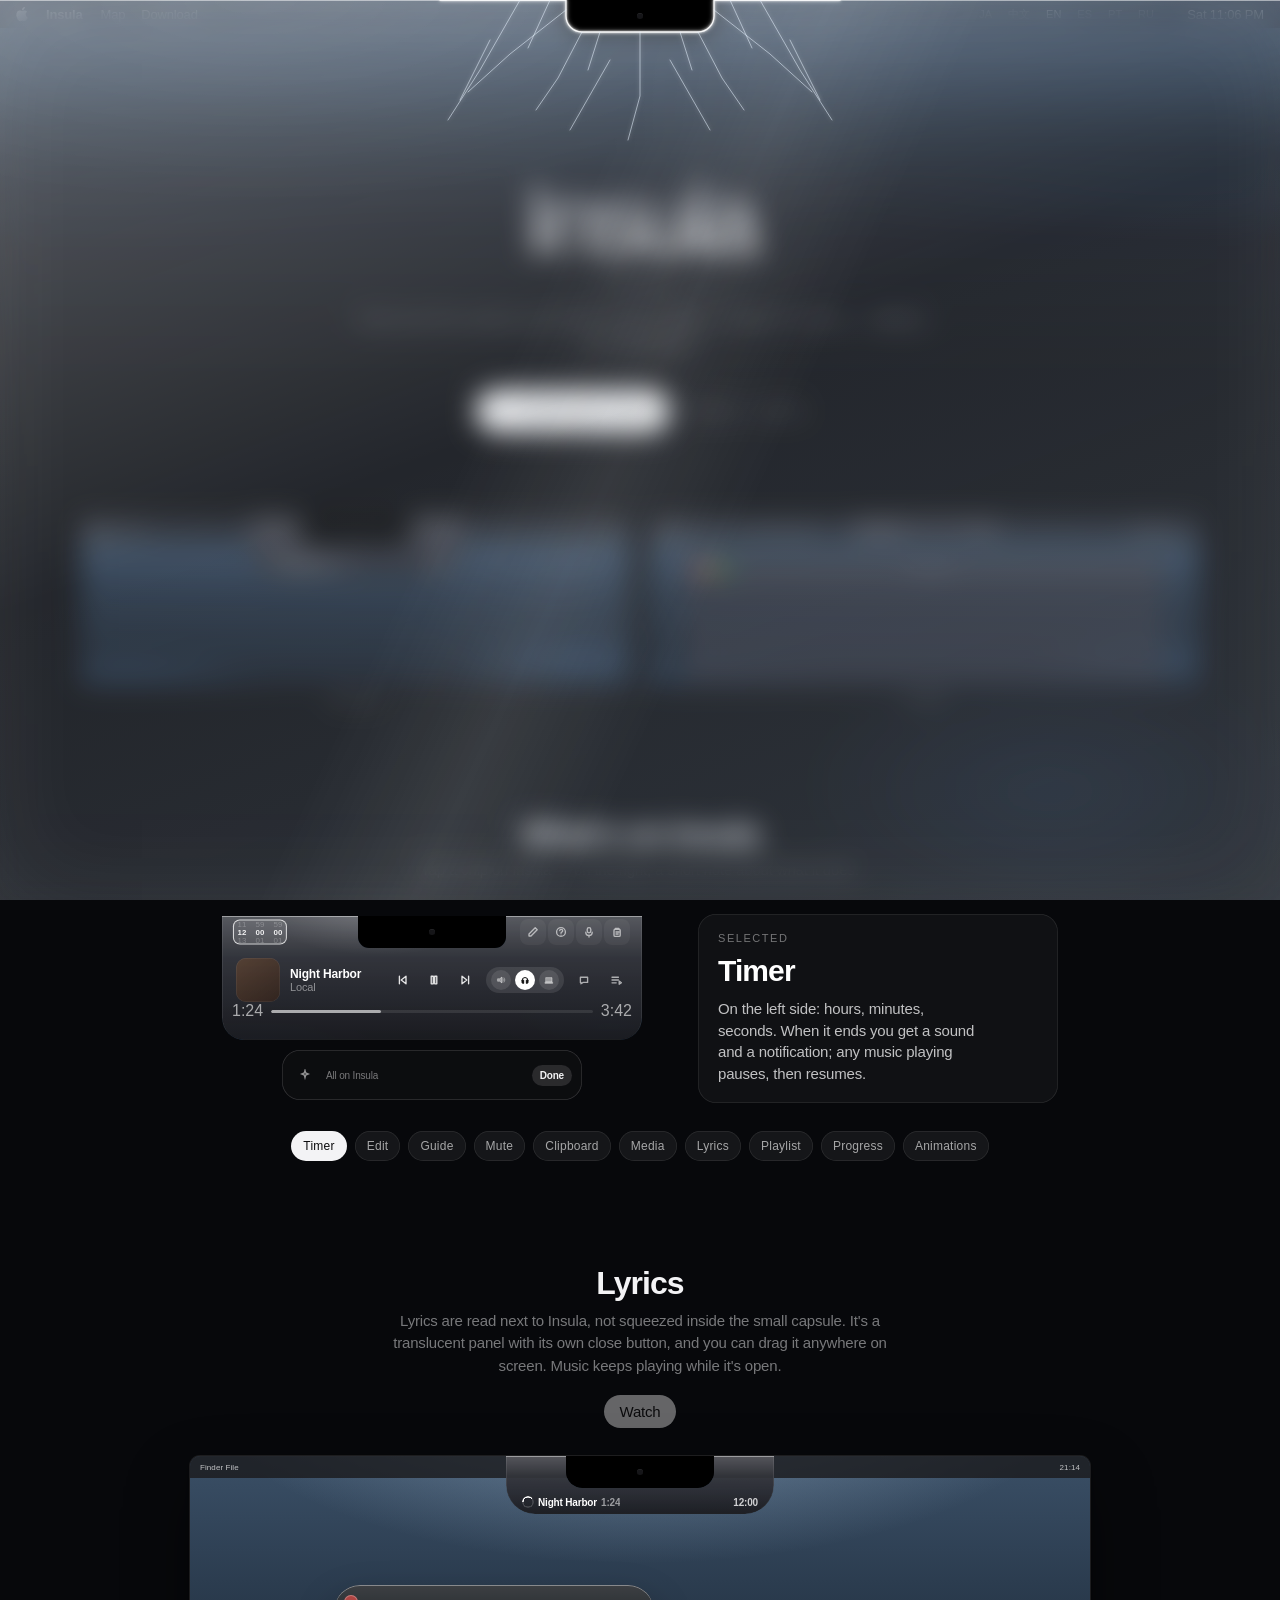
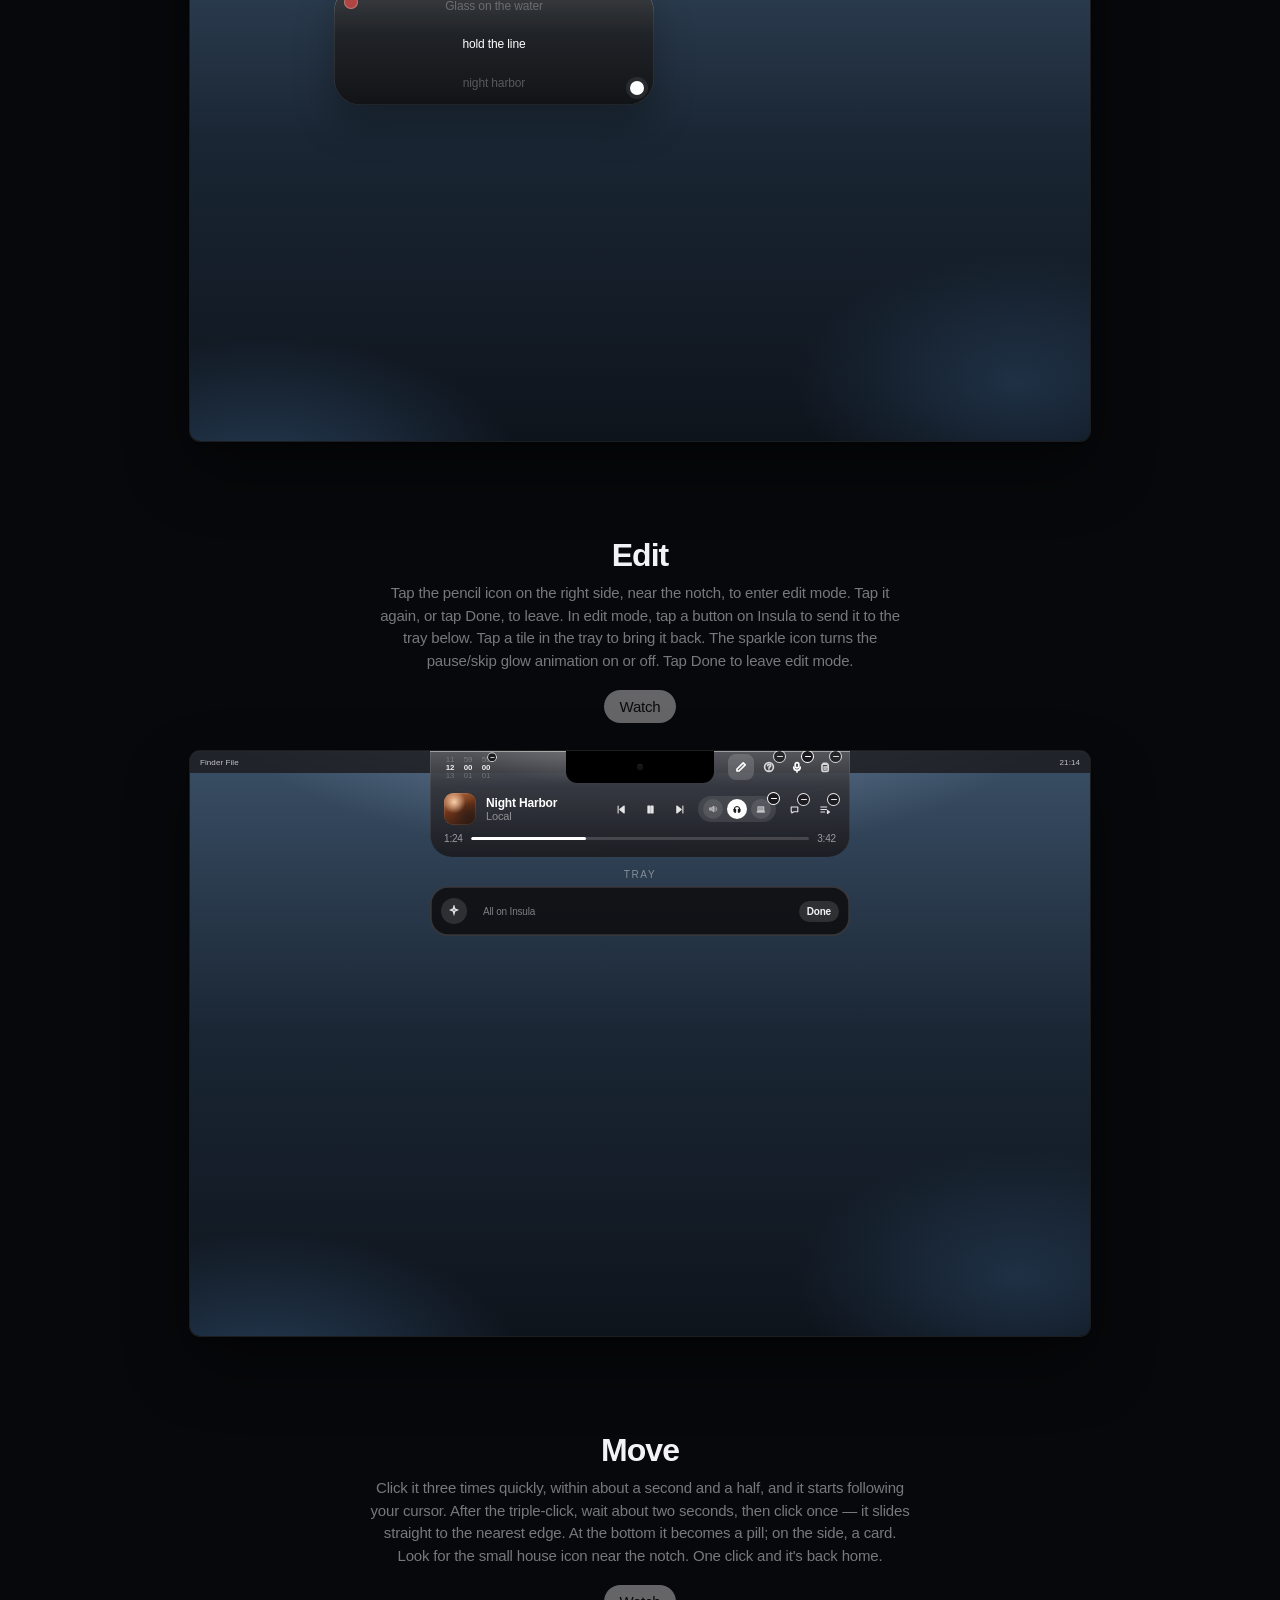
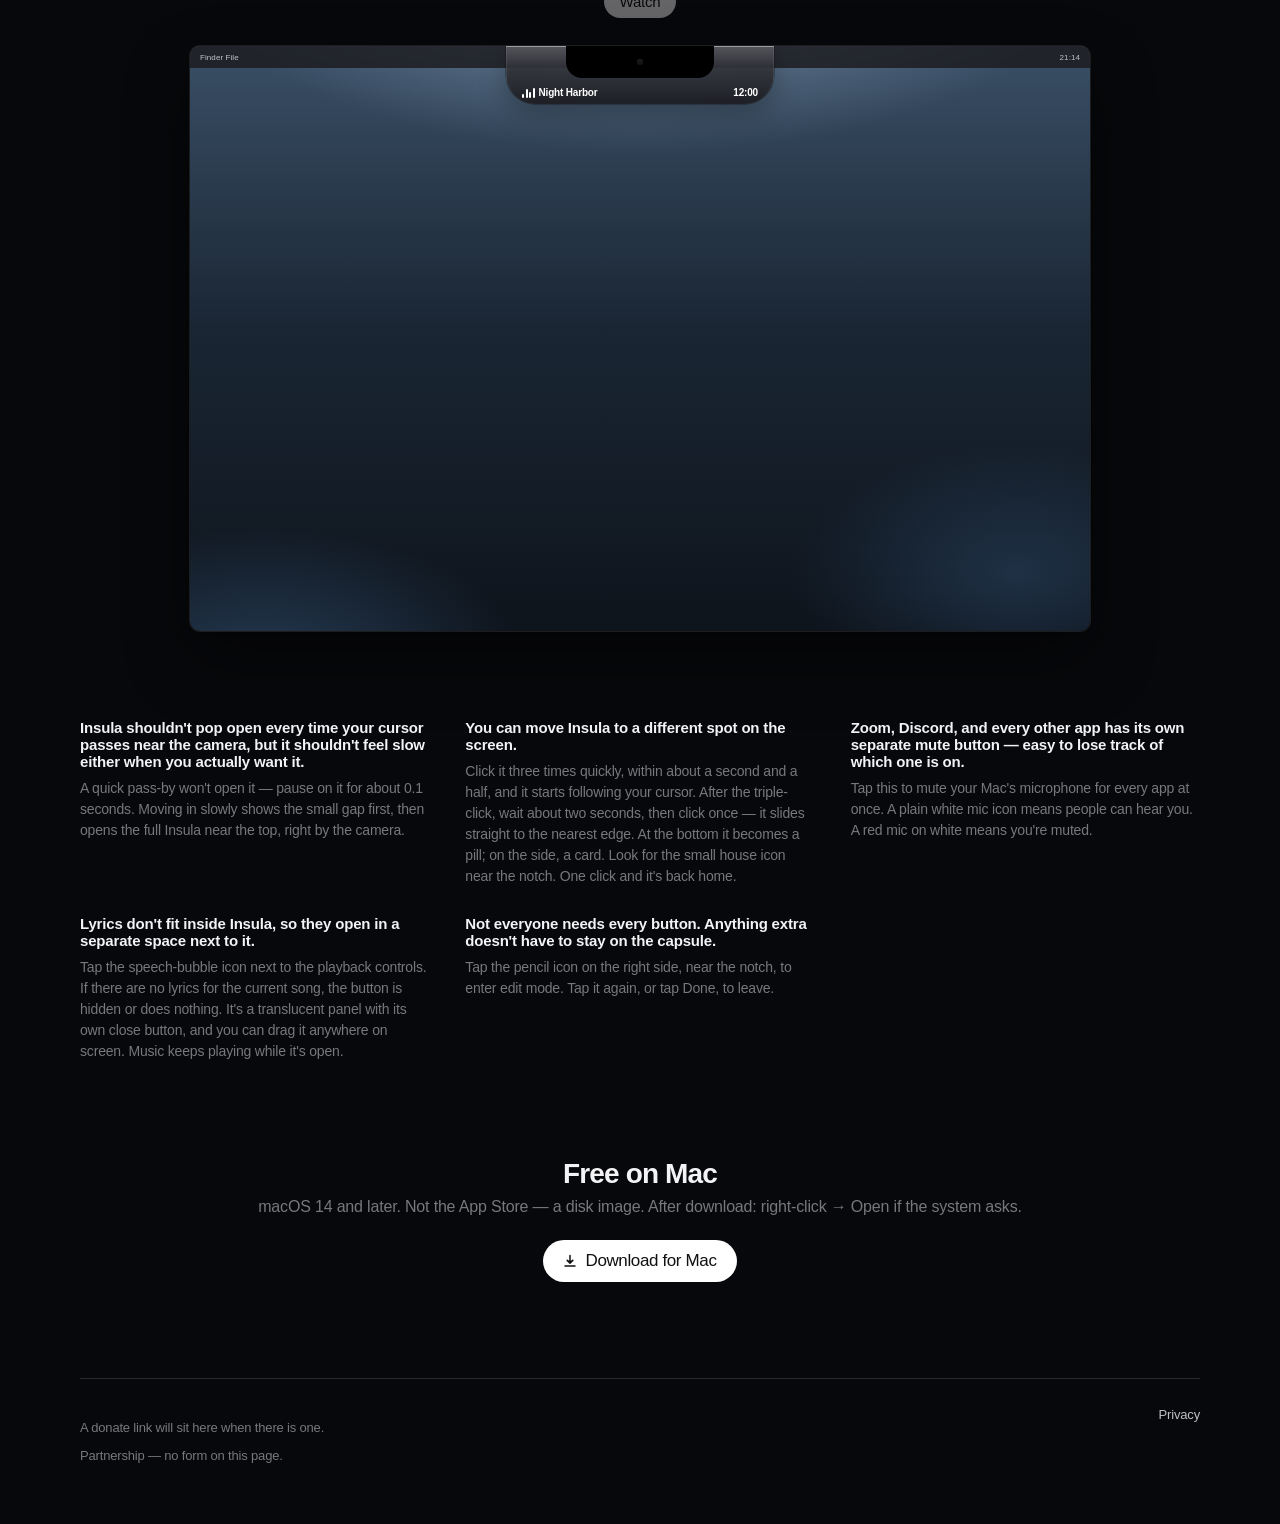
==== commit a36a0b80: "Ship Insula branding, guide fixes, and timed lyrics. Rename copy to Insula, harden the onboarding ca" ====
--- a/site/index.html
+++ b/site/index.html
@@ -3,15 +3,15 @@
 <head>
   <meta charset="utf-8">
   <meta name="viewport" content="width=device-width, initial-scale=1">
-  <title>Island — для Mac</title>
-  <meta name="description" content="У камеры Mac. Музыка, таймер и буфер. Бесплатно.">
+  <title>Insula — для Mac</title>
+  <meta name="description" content="Она сидит у выреза камеры и показывает, что сейчас активно — музыку или таймер, — без необходимости её открывать.">
   <meta name="theme-color" content="#f5f5f7">
   <meta name="color-scheme" content="light">
   <link rel="icon" href="favicon.svg" type="image/svg+xml">
-  <link rel="stylesheet" href="site.css?v=menubar1">
+  <link rel="stylesheet" href="site.css?v=gpu1">
   <style>
-    html { background: #f5f5f7; }
-    body.booting { overflow: hidden; background: #f5f5f7; }
+    html { background: #07080b; }
+    body.booting { overflow: hidden; background: #07080b; }
   </style>
   <noscript>
     <style>
@@ -23,7 +23,58 @@
 </head>
 <body class="booting">
   <div class="gate" id="gate" aria-hidden="true">
-    <div class="gate-veil"></div>
+    <div class="gate-frost"></div>
+    <div class="gate-break" aria-hidden="true">
+      <i style="--tx:-28vw; --ty:-16vh; --rot:-18deg; --d:0ms; clip-path: polygon(0 0, 42% 0, 38% 28%, 18% 36%, 0 48%)"></i>
+      <i style="--tx:8vw; --ty:-22vh; --rot:6deg; --d:30ms; clip-path: polygon(42% 0, 58% 0, 62% 22%, 50% 34%, 38% 28%)"></i>
+      <i style="--tx:32vw; --ty:-14vh; --rot:20deg; --d:50ms; clip-path: polygon(58% 0, 100% 0, 100% 42%, 78% 32%, 62% 22%)"></i>
+      <i style="--tx:-40vw; --ty:4vh; --rot:-28deg; --d:70ms; clip-path: polygon(0 48%, 18% 36%, 34% 52%, 22% 78%, 0 72%)"></i>
+      <i style="--tx:-6vw; --ty:2vh; --rot:-4deg; --d:40ms; clip-path: polygon(18% 36%, 38% 28%, 50% 34%, 46% 58%, 34% 52%)"></i>
+      <i style="--tx:14vw; --ty:6vh; --rot:10deg; --d:60ms; clip-path: polygon(50% 34%, 62% 22%, 78% 32%, 72% 60%, 46% 58%)"></i>
+      <i style="--tx:38vw; --ty:8vh; --rot:26deg; --d:85ms; clip-path: polygon(78% 32%, 100% 42%, 100% 70%, 82% 78%, 72% 60%)"></i>
+      <i style="--tx:-34vw; --ty:28vh; --rot:-22deg; --d:100ms; clip-path: polygon(0 72%, 22% 78%, 28% 100%, 0 100%)"></i>
+      <i style="--tx:-4vw; --ty:32vh; --rot:8deg; --d:90ms; clip-path: polygon(22% 78%, 34% 52%, 46% 58%, 48% 100%, 28% 100%)"></i>
+      <i style="--tx:18vw; --ty:34vh; --rot:-12deg; --d:110ms; clip-path: polygon(46% 58%, 72% 60%, 82% 78%, 70% 100%, 48% 100%)"></i>
+      <i style="--tx:42vw; --ty:26vh; --rot:24deg; --d:120ms; clip-path: polygon(82% 78%, 100% 70%, 100% 100%, 70% 100%)"></i>
+      <i style="--tx:-18vw; --ty:-8vh; --rot:-14deg; --d:20ms; clip-path: polygon(34% 52%, 38% 28%, 50% 34%, 46% 58%)"></i>
+      <i style="--tx:22vw; --ty:-6vh; --rot:16deg; --d:45ms; clip-path: polygon(50% 34%, 62% 22%, 72% 60%, 46% 58%)"></i>
+      <i style="--tx:0vw; --ty:18vh; --rot:2deg; --d:75ms; clip-path: polygon(34% 52%, 46% 58%, 72% 60%, 62% 22%, 50% 34%, 38% 28%)"></i>
+    </div>
+    <!-- Crack follows Mac notch (flush top, rounded bottom) — not a floating pill -->
+    <svg class="gate-crack" viewBox="0 0 400 240" aria-hidden="true">
+      <defs>
+        <filter id="crack-glow" x="-40%" y="-40%" width="180%" height="180%">
+          <feGaussianBlur stdDeviation="0.8" result="b"/>
+          <feMerge><feMergeNode in="b"/><feMergeNode in="SourceGraphic"/></feMerge>
+        </filter>
+      </defs>
+      <!-- U-cut of the bangs: 148×32 centered, r=16 bottom -->
+      <path class="gate-crack-path" filter="url(#crack-glow)" d="
+        M 0 0
+        H 126
+        V 16
+        A 16 16 0 0 0 142 32
+        H 258
+        A 16 16 0 0 0 274 16
+        V 0
+        H 400"/>
+      <path class="gate-crack-hair" d="
+        M142 32 L118 78 L96 110
+        M258 32 L282 78 L304 110
+        M200 32 L200 96 L188 140
+        M126 10 L70 54 L28 92
+        M274 10 L330 54 L372 92
+        M160 32 L148 70
+        M240 32 L252 70
+        M110 0 L88 48
+        M290 0 L312 48
+        M80 0 L40 70 L8 120
+        M320 0 L360 70 L392 120
+        M50 40 L20 100
+        M350 40 L380 100
+        M170 60 L130 130
+        M230 60 L270 130"/>
+    </svg>
   </div>
   <div class="sea" aria-hidden="true"></div>
   <div class="grain" aria-hidden="true"></div>
@@ -31,7 +82,7 @@
   <div class="page">
     <header class="menubar">
       <svg class="apple" viewBox="0 0 14 17" aria-hidden="true"><path fill="currentColor" d="M11.4 9.1c0-2.1 1.7-3.1 1.8-3.2-1-1.4-2.5-1.6-3-1.6-1.3-.1-2.5.8-3.1.8-.7 0-1.7-.7-2.8-.7-1.4 0-2.8.9-3.5 2.2-1.5 2.6-.4 6.5 1.1 8.6.7 1 1.6 2.2 2.7 2.1 1.1 0 1.5-.7 2.8-.7s1.7.7 2.8.7c1.2 0 1.9-1 2.6-2 .8-1.2 1.2-2.3 1.2-2.4-.1 0-2.3-.9-2.3-3.5zM9.5 2.6c.6-.7 1-1.7.9-2.6-.8 0-1.9.6-2.5 1.3-.5.6-1 1.6-.9 2.5.9.1 1.9-.5 2.5-1.2z"/></svg>
-      <span class="brand" data-i="title">Island</span>
+      <span class="brand" data-i="title">Insula</span>
       <nav>
         <a href="#map" data-i="navMap">Карта</a>
         <a href="#get" data-i="navGet">Скачать</a>
@@ -52,7 +103,7 @@
     <div class="island-slot">
       <span class="mac-notch" aria-hidden="true"><i class="mac-cam"></i></span>
       <div class="island-wrap">
-        <div class="island live-island wraps-notch" tabindex="0" aria-label="Island">
+        <div class="island live-island wraps-notch" tabindex="0" aria-label="Insula">
           <div class="island-glass"></div>
           <div class="island-collapsed">
             <span class="mini-left">
@@ -146,16 +197,16 @@
             </div>
           </div>
         </div>
-        <p class="hint" data-i="hover">наведите на остров</p>
+        <p class="hint" data-i="hover">наведите на Insula</p>
       </div>
     </div>
 
     <section class="hero">
-      <h1 class="rise" style="--d:0" data-i="title">Island</h1>
+      <h1 class="rise" style="--d:0" data-i="title">Insula</h1>
       <p class="kicker rise" style="--d:1" data-i="kicker">для Mac</p>
-      <p class="lede rise" style="--d:2" data-i="lede">У камеры Mac. Музыка, таймер и буфер — без отдельного окна и без кружка в Dock.</p>
+      <p class="lede rise" style="--d:2" data-i="lede">Она сидит у выреза камеры и показывает, что сейчас активно — музыку или таймер, — без необходимости её открывать.</p>
       <div class="cta-row rise" style="--d:3">
-        <a class="download" href="downloads/Island.dmg">
+        <a class="download" href="downloads/Insula.dmg">
           <svg viewBox="0 0 14 14" aria-hidden="true"><path fill="currentColor" d="M7 1.5v7.2M4.2 6.4L7 9.2l2.8-2.8M2 12h10"/></svg>
           <span data-i="download">Скачать для Mac</span>
         </a>
@@ -212,31 +263,31 @@
 
     <section class="map" id="map">
       <div class="map-head rise" style="--d:0">
-        <h2 data-i="mapTitle">Что на острове</h2>
-        <p data-i="mapLede">Развёрнутый остров. Стрелка к тому, что уже есть — без ролика.</p>
-      </div>
-      <div class="chart">
-        <svg class="leaders rise-stay" aria-hidden="true"></svg>
-        <div class="chart-island rise-stay">
+        <h2 data-i="mapTitle">Что на Insula</h2>
+        <p data-i="mapLede">Нажмите фишку на Insula — справа коротко, что она делает.</p>
+      </div>
+
+      <div class="map-stage rise-stay">
+        <div class="chart-island" id="map-island">
           <span class="mac-notch" aria-hidden="true"><i class="mac-cam"></i></span>
-            <div class="island is-open" aria-hidden="true">
+          <div class="island is-open wraps-notch">
             <div class="island-glass"></div>
             <div class="island-open">
               <div class="ears">
-                <div class="wheels">
+                <button type="button" class="wheels map-hit" data-spot="timer" aria-label="Timer">
                   <div class="wheel"><span>11</span><span class="on">12</span><span>13</span></div>
                   <div class="wheel"><span>59</span><span class="on">00</span><span>01</span></div>
                   <div class="wheel"><span>59</span><span class="on">00</span><span>01</span></div>
-                </div>
+                </button>
                 <div class="right-ear">
-                  <span class="chip"><svg viewBox="0 0 12 12"><path d="M8.2 1.8l2 2L4 10H2V8z"/></svg></span>
-                  <span class="chip"><svg viewBox="0 0 12 12"><circle cx="6" cy="6" r="4.4"/><path d="M4.7 4.6a1.4 1.4 0 011.5-1.2c.9 0 1.5.5 1.5 1.3 0 .8-.5 1.1-1.1 1.4-.5.3-.6.6-.6 1.2"/><path d="M6 9.1h.01"/></svg></span>
-                  <span class="chip"><svg viewBox="0 0 12 12"><rect x="4.2" y="1.6" width="3.6" height="5.2" rx="1.8"/><path d="M2.8 6.2a3.2 3.2 0 006.4 0M6 9.4V11"/></svg></span>
-                  <span class="chip"><svg viewBox="0 0 12 12"><rect x="3" y="3.2" width="6.2" height="7.2" rx="1.2"/><path d="M4.4 3.2V2.4h3.4v.8"/><path d="M5 6h3.2M5 8h2.2"/></svg></span>
+                  <button type="button" class="chip map-hit" data-spot="edit" aria-label="Edit"><svg viewBox="0 0 12 12"><path d="M8.2 1.8l2 2L4 10H2V8z"/></svg></button>
+                  <button type="button" class="chip map-hit" data-spot="guide" aria-label="Guide"><svg viewBox="0 0 12 12"><circle cx="6" cy="6" r="4.4"/><path d="M4.7 4.6a1.4 1.4 0 011.5-1.2c.9 0 1.5.5 1.5 1.3 0 .8-.5 1.1-1.1 1.4-.5.3-.6.6-.6 1.2"/><path d="M6 9.1h.01"/></svg></button>
+                  <button type="button" class="chip map-hit" data-spot="mic" aria-label="Mute"><svg viewBox="0 0 12 12"><rect x="4.2" y="1.6" width="3.6" height="5.2" rx="1.8"/><path d="M2.8 6.2a3.2 3.2 0 006.4 0M6 9.4V11"/></svg></button>
+                  <button type="button" class="chip map-hit" data-spot="clipboard" aria-label="Clipboard"><svg viewBox="0 0 12 12"><rect x="3" y="3.2" width="6.2" height="7.2" rx="1.2"/><path d="M4.4 3.2V2.4h3.4v.8"/><path d="M5 6h3.2M5 8h2.2"/></svg></button>
                 </div>
               </div>
               <div class="media-row">
-                <div class="art"></div>
+                <button type="button" class="art map-hit" data-spot="media" aria-label="Media"></button>
                 <div class="meta">
                   <strong data-i="song">Night Harbor</strong>
                   <small data-i="artist">Local</small>
@@ -250,66 +301,51 @@
                     <span class="out is-on"><svg viewBox="0 0 12 12"><path d="M2.4 6.6A3.6 3.6 0 019.6 6.6" fill="none"/><path d="M2.4 6.6v2.2a1.2 1.2 0 001.2 1.2h.8V6.6zm5.2 0v3.4h.8A1.2 1.2 0 009.6 8.8V6.6z"/></svg></span>
                     <span class="out"><svg viewBox="0 0 12 12"><path d="M2.4 3.2h7.2v5.2H2.4z"/><path d="M1.6 8.8h8.8v1.2H1.6z"/></svg></span>
                   </div>
-                  <span class="icon-btn"><svg viewBox="0 0 12 12"><path d="M2.4 3.2h7.2v5.2H5.2L3 9.8V8.4H2.4z" fill="none"/></svg></span>
-                  <span class="icon-btn"><svg viewBox="0 0 12 12"><path d="M2 3.2h6.4M2 6h6.4M2 8.8h4.2" fill="none"/><path d="M9.2 7.1v3.2l2.2-1.6z"/></svg></span>
-                </div>
-              </div>
-              <div class="progress">
+                  <button type="button" class="icon-btn map-hit" data-spot="lyrics" aria-label="Lyrics"><svg viewBox="0 0 12 12"><path d="M2.4 3.2h7.2v5.2H5.2L3 9.8V8.4H2.4z" fill="none"/></svg></button>
+                  <button type="button" class="icon-btn map-hit" data-spot="playlist" aria-label="Playlist"><svg viewBox="0 0 12 12"><path d="M2 3.2h6.4M2 6h6.4M2 8.8h4.2" fill="none"/><path d="M9.2 7.1v3.2l2.2-1.6z"/></svg></button>
+                </div>
+              </div>
+              <button type="button" class="progress map-hit" data-spot="progress" aria-label="Progress">
                 <span data-now>1:24</span>
                 <span class="bar"><i></i></span>
                 <span>3:42</span>
-              </div>
+              </button>
             </div>
           </div>
           <div class="tray">
-            <span class="spark" data-spot="anim">
+            <button type="button" class="spark map-hit" data-spot="anim" aria-label="Animations">
               <svg viewBox="0 0 12 12"><path d="M6 1.4l.7 2.6L9.2 5 6.7 6l-.7 2.6L5.3 6 2.8 5l2.5-1z"/></svg>
-            </span>
-            <span class="tray-empty" data-i="allOn">All on the island</span>
+            </button>
+            <span class="tray-empty" data-i="allOn">Всё на Insula</span>
             <span class="done" data-i="done">Done</span>
           </div>
         </div>
-        <div class="legend">
-          <div class="label rise" style="--d:0" data-spot="timer">
-            <strong data-i="timer">Таймер</strong>
-            <span data-i="timerHow">Левое ухо: часы, минуты, секунды.</span>
-          </div>
-          <div class="label end rise" style="--d:1" data-spot="edit">
-            <strong data-i="edit">Редакт</strong>
-            <span data-i="editHow">Карандаш у выреза.</span>
-          </div>
-          <div class="label end rise" style="--d:2" data-spot="guide">
-            <strong data-i="guide">Гайд</strong>
-            <span data-i="guideHow">Тур поверх экрана.</span>
-          </div>
-          <div class="label end rise" style="--d:3" data-spot="clipboard">
-            <strong data-i="clipboard">Буфер</strong>
-            <span data-i="clipboardHow">Последние пять текстов.</span>
-          </div>
-          <div class="label rise" style="--d:1" data-spot="media">
-            <strong data-i="media">Медиа</strong>
-            <span data-i="mediaHow">Обложка, название, назад / пауза / дальше. Куда звук: колонки, наушники, Mac.</span>
-          </div>
-          <div class="label end rise" style="--d:2" data-spot="playlist">
-            <strong data-i="playlist">Плейлист</strong>
-            <span data-i="playlistHow">Только если Music отдал очередь.</span>
-          </div>
-          <div class="label rise" style="--d:3" data-spot="progress">
-            <strong data-i="progress">Прогресс</strong>
-            <span data-i="progressHow">Полоса внизу. Можно перетащить.</span>
-          </div>
-          <div class="label end rise" style="--d:4" data-spot="anim">
-            <strong data-i="anim">Анимации</strong>
-            <span data-i="animHow">Искра в лотке, не на острове.</span>
-          </div>
-        </div>
+
+        <div class="map-story" aria-live="polite">
+          <p class="map-kicker" data-i="mapHint">Выбрано</p>
+          <strong class="map-story-title"></strong>
+          <p class="map-story-body"></p>
+        </div>
+      </div>
+
+      <div class="map-tabs rise" style="--d:1" role="tablist" aria-label="Insula features">
+        <button type="button" role="tab" class="map-tab" data-spot="timer" aria-selected="true"><span data-i="timer">Таймер</span></button>
+        <button type="button" role="tab" class="map-tab" data-spot="edit" aria-selected="false"><span data-i="edit">Редакт</span></button>
+        <button type="button" role="tab" class="map-tab" data-spot="guide" aria-selected="false"><span data-i="guide">Гайд</span></button>
+        <button type="button" role="tab" class="map-tab" data-spot="mic" aria-selected="false"><span data-i="mic">Мьют</span></button>
+        <button type="button" role="tab" class="map-tab" data-spot="clipboard" aria-selected="false"><span data-i="clipboard">Буфер</span></button>
+        <button type="button" role="tab" class="map-tab" data-spot="media" aria-selected="false"><span data-i="media">Медиа</span></button>
+        <button type="button" role="tab" class="map-tab" data-spot="lyrics" aria-selected="false"><span data-i="lyrics">Субтитры</span></button>
+        <button type="button" role="tab" class="map-tab" data-spot="playlist" aria-selected="false"><span data-i="playlist">Плейлист</span></button>
+        <button type="button" role="tab" class="map-tab" data-spot="progress" aria-selected="false"><span data-i="progress">Прогресс</span></button>
+        <button type="button" role="tab" class="map-tab" data-spot="anim" aria-selected="false"><span data-i="anim">Анимации</span></button>
       </div>
     </section>
 
     <section class="lyrics-demo" id="lyrics">
       <div class="lyrics-copy rise">
         <h2 data-i="lyricsTitle">Субтитры</h2>
-        <p data-i="lyricsLede">Текст на остров не влезает. Пузырёк открывает стеклянную панель рядом. Тащить можно за само стекло — не за крестик и не за белый кружок в углу.</p>
+        <p data-i="lyricsLede">Текст песни читают рядом с Insula, а не внутри маленькой капсулы. Это полупрозрачная панель со своей кнопкой закрытия — её можно перетаскивать по экрану. Музыка при этом продолжает играть.</p>
         <button type="button" class="play-anim rise" data-play="lyrics"><span data-i="playAnim">Смотреть</span></button>
       </div>
       <div class="lyrics-stage demo-stage rise-stay" data-scene="lyrics">
@@ -345,7 +381,7 @@
     <section class="edit-demo" id="edit">
       <div class="lyrics-copy rise">
         <h2 data-i="editTitle">Редакт</h2>
-        <p data-i="editLede">Карандаш в правом ухе, у выреза. Кнопки, которыми не пользуешься, снимаются в лоток под островом — они не пропадают. Тап по фишке в лотке возвращает её на остров. Done или снова карандаш — выход. Медиа и вырез снять нельзя.</p>
+        <p data-i="editLede">Нажмите на значок карандаша справа, рядом с вырезом, чтобы войти в режим редактирования. Нажмите ещё раз или на «Готово», чтобы выйти. В режиме редактирования нажмите на кнопку на Insula, чтобы отправить её в лоток снизу. Нажмите на плитку в лотке, чтобы вернуть кнопку обратно. Значок-искра включает или выключает подсветку паузы и перемотки. «Готово» завершает редактирование.</p>
         <button type="button" class="play-anim rise" data-play="edit"><span data-i="playAnim">Смотреть</span></button>
       </div>
       <div class="edit-stage demo-stage rise-stay" data-scene="edit">
@@ -353,7 +389,7 @@
           <div class="desk-bar" aria-hidden="true"><span>Finder File</span><span>21:14</span></div>
           <span class="mac-notch" aria-hidden="true"><i class="mac-cam"></i></span>
           <div class="edit-stack">
-            <div class="island is-open edit-island">
+            <div class="island is-open edit-island wraps-notch">
               <div class="island-glass"></div>
               <div class="island-open">
                 <div class="ears">
@@ -423,7 +459,7 @@
                 <span class="edit-mic-off">
                   <svg viewBox="0 0 12 12"><rect x="4.2" y="1.6" width="3.6" height="5.2" rx="1.8"/><path d="M2.8 6.2a3.2 3.2 0 006.4 0M6 9.4V11"/></svg>
                 </span>
-                <span class="tray-empty edit-allon" data-i="allOn">All on the island</span>
+                <span class="tray-empty edit-allon" data-i="allOn">Всё на Insula</span>
                 <span class="done" data-i="done">Done</span>
               </div>
             </div>
@@ -442,7 +478,7 @@
     <section class="move-demo" id="move">
       <div class="lyrics-copy rise">
         <h2 data-i="moveTitle">Перенос</h2>
-        <p data-i="moveLede">Не наведение. Три клика за полторы секунды — остров едет за курсором и липнет к краю. Сбоку — карточка у стены. Снизу — пилюля. У камеры кнопка: тап — домой.</p>
+        <p data-i="moveLede">Кликните по нему три раза подряд быстро, в течение примерно полутора секунд, — и она начнёт следовать за курсором. После тройного клика подождите около двух секунд и кликните один раз — Insula по прямой полетит к ближайшему краю. Внизу она становится пилюлей, сбоку — карточкой. Найдите маленькую иконку домика рядом с вырезом. Один клик — и Insula дома.</p>
         <button type="button" class="play-anim rise" data-play="move"><span data-i="playAnim">Смотреть</span></button>
       </div>
       <div class="move-stage demo-stage rise-stay" data-scene="move">
@@ -478,31 +514,31 @@
 
     <section class="shores">
       <article class="shore rise" style="--d:0">
-        <h3 data-i="hoverWhy">Наведение, не клик</h3>
-        <p data-i="hoverBody">Раскрывается только если курсор на самом острове.</p>
+        <h3 data-i="hoverWhy">Insula не должна раскрываться от любого движения курсора рядом с камерой — но и не должна «тормозить», когда она правда нужна.</h3>
+        <p data-i="hoverBody">Быстрый проход мимо не откроет её — задержите курсор примерно на 0.1 секунды. При медленном приближении сначала появляется узкая щель, а полностью Insula раскрывается только в верхней трети, у самой камеры.</p>
       </article>
       <article class="shore rise" style="--d:1">
-        <h3 data-i="moveWhy">Перенос</h3>
-        <p data-i="moveBody">Три клика — остров едет за курсором.</p>
+        <h3 data-i="moveWhy">Insula можно перенести в другое место на экране.</h3>
+        <p data-i="moveBody">Кликните по нему три раза подряд быстро, в течение примерно полутора секунд, — и она начнёт следовать за курсором. После тройного клика подождите около двух секунд и кликните один раз — Insula по прямой полетит к ближайшему краю. Внизу она становится пилюлей, сбоку — карточкой. Найдите маленькую иконку домика рядом с вырезом. Один клик — и Insula дома.</p>
       </article>
       <article class="shore rise" style="--d:2">
-        <h3 data-i="micWhy">Микрофон на весь Mac</h3>
-        <p data-i="micBody">Один тап глушит вход для всех приложений.</p>
+        <h3 data-i="micWhy">В Zoom, Discord и любом другом приложении своя отдельная кнопка mute — легко забыть, где она включена.</h3>
+        <p data-i="micBody">Нажатие сразу выключает микрофон Mac для всех приложений. Обычный белый значок микрофона — вас слышно. Красный значок на белом фоне — вы выключены.</p>
       </article>
       <article class="shore rise" style="--d:3">
-        <h3 data-i="lyricsWhy">Текст рядом</h3>
-        <p data-i="lyricsBody">Пузырёк открывает стеклянную панель.</p>
+        <h3 data-i="lyricsWhy">Текст песни не помещается в Insula, поэтому он открывается рядом, в отдельном окне.</h3>
+        <p data-i="lyricsBody">Нажмите на значок в виде облачка рядом с кнопками воспроизведения. Если для текущей песни текста нет, кнопка скрыта или неактивна. Это полупрозрачная панель со своей кнопкой закрытия — её можно перетаскивать по экрану. Музыка при этом продолжает играть.</p>
       </article>
       <article class="shore rise" style="--d:4">
-        <h3 data-i="editWhy">Своя раскладка</h3>
-        <p data-i="editBody">Карандаш открывает лоток.</p>
+        <h3 data-i="editWhy">Не всем нужны все кнопки сразу. Лишние необязательно держать на капсуле.</h3>
+        <p data-i="editBody">Нажмите на значок карандаша справа, рядом с вырезом, чтобы войти в режим редактирования. Нажмите ещё раз или на «Готово», чтобы выйти.</p>
       </article>
     </section>
 
     <section class="get rise" id="get">
       <h2 data-i="getTitle">Бесплатно на Mac</h2>
-      <p data-i="getBody">macOS 14 и новее. Не из App Store — обычный диск.</p>
-      <a class="download" href="downloads/Island.dmg">
+      <p data-i="getBody">macOS 14 и новее, Apple Silicon (M1 и новее). Не из App Store. После установки: правый клик по Insula → «Открыть» (двойной клик macOS часто блокирует).</p>
+      <a class="download" href="downloads/Insula.dmg">
         <svg viewBox="0 0 14 14" aria-hidden="true"><path fill="currentColor" d="M7 1.5v7.2M4.2 6.4L7 9.2l2.8-2.8M2 12h10"/></svg>
         <span data-i="download">Скачать для Mac</span>
       </a>
@@ -518,6 +554,6 @@
       </div>
     </footer>
   </div>
-  <script src="site.js?v=lyrics3"></script>
+  <script src="site.js?v=gpu2"></script>
 </body>
 </html>
--- a/site/site.css
+++ b/site/site.css
@@ -9,6 +9,7 @@
   --blue: #2997ff;
   --ease: cubic-bezier(0.16, 1, 0.3, 1);
   --spring: cubic-bezier(0.32, 0.72, 0, 1);
+  --island-ease: cubic-bezier(0.22, 1, 0.36, 1);
   --desktop:
     radial-gradient(ellipse 100% 70% at 50% -18%, rgba(186, 214, 240, 0.55), transparent 52%),
     radial-gradient(ellipse 55% 48% at 8% 108%, rgba(64, 104, 148, 0.5), transparent 54%),
@@ -124,30 +125,193 @@
   mask-image: linear-gradient(180deg, #000 0 42%, transparent);
 }
 
+/* —— Gate: frosted glass → crack around Mac notch → shatter —— */
 .gate {
+  --gate-notch-w: var(--notch-w, 148px);
+  --gate-notch-h: var(--notch-h, 32px);
+  /* viewBox 400×240; notch spans 148 units → scale so notch matches real size */
+  --gate-crack-w: calc(var(--gate-notch-w) * 400 / 148);
+  --gate-crack-h: calc(var(--gate-notch-w) * 240 / 148);
   position: fixed;
   inset: 0;
   z-index: 40;
   pointer-events: auto;
-}
-
-.gate-veil {
+  overflow: hidden;
+}
+
+/* Hole = Mac bangs (flush top, rounded bottom) — glass everywhere else */
+.gate-frost,
+.gate-break {
+  -webkit-mask-image:
+    linear-gradient(#000 0 0),
+    url("data:image/svg+xml;utf8,<svg xmlns='http://www.w3.org/2000/svg' width='148' height='32'><path fill='black' d='M0 0h148v16a16 16 0 0 1-16 16H16A16 16 0 0 1 0 16z'/></svg>");
+  mask-image:
+    linear-gradient(#000 0 0),
+    url("data:image/svg+xml;utf8,<svg xmlns='http://www.w3.org/2000/svg' width='148' height='32'><path fill='black' d='M0 0h148v16a16 16 0 0 1-16 16H16A16 16 0 0 1 0 16z'/></svg>");
+  -webkit-mask-size: 100% 100%, var(--gate-notch-w) var(--gate-notch-h);
+  mask-size: 100% 100%, var(--gate-notch-w) var(--gate-notch-h);
+  -webkit-mask-position: 0 0, center top;
+  mask-position: 0 0, center top;
+  -webkit-mask-repeat: no-repeat;
+  mask-repeat: no-repeat;
+  -webkit-mask-composite: destination-out;
+  mask-composite: exclude;
+}
+
+.gate-frost {
   position: absolute;
   inset: 0;
-  background: #f5f5f7;
-  --hole: 170px;
-  -webkit-mask-image: radial-gradient(
-    circle at 50% 16px,
-    transparent 0,
-    transparent var(--hole),
-    #000 calc(var(--hole) + 72px)
-  );
-  mask-image: radial-gradient(
-    circle at 50% 16px,
-    transparent 0,
-    transparent var(--hole),
-    #000 calc(var(--hole) + 72px)
-  );
+  z-index: 1;
+  opacity: 0;
+  background:
+    linear-gradient(160deg, rgba(255, 255, 255, 0.28) 0%, rgba(255, 255, 255, 0.04) 45%, rgba(170, 190, 215, 0.14) 100%),
+    rgba(175, 190, 210, 0.12);
+  -webkit-backdrop-filter: blur(14px) saturate(1.1);
+  backdrop-filter: blur(14px) saturate(1.1);
+  box-shadow:
+    inset 0 1px 0 rgba(255, 255, 255, 0.5),
+    inset 0 0 100px rgba(255, 255, 255, 0.08);
+  transition: opacity 1.15s cubic-bezier(0.22, 0.8, 0.2, 1);
+}
+
+.gate-frost::after {
+  content: "";
+  position: absolute;
+  inset: 0;
+  pointer-events: none;
+  opacity: 0.22;
+  background-image:
+    linear-gradient(115deg, transparent 40%, rgba(255, 255, 255, 0.35) 49%, transparent 58%),
+    radial-gradient(ellipse 80% 40% at 20% 0%, rgba(255, 255, 255, 0.35), transparent 55%);
+  mix-blend-mode: screen;
+}
+
+.gate.is-frost .gate-frost {
+  opacity: 1;
+}
+
+.gate-break {
+  position: absolute;
+  inset: 0;
+  z-index: 2;
+  pointer-events: none;
+  opacity: 0;
+  visibility: hidden;
+}
+
+.gate-break i {
+  position: absolute;
+  inset: 0;
+  display: block;
+  background:
+    linear-gradient(
+      145deg,
+      rgba(255, 255, 255, 0.58) 0%,
+      rgba(230, 238, 248, 0.3) 36%,
+      rgba(160, 180, 205, 0.34) 70%,
+      rgba(110, 130, 160, 0.24) 100%
+    );
+  box-shadow:
+    inset 0 1px 0 rgba(255, 255, 255, 0.75),
+    inset 0 0 0 0.7px rgba(255, 255, 255, 0.4),
+    inset -10px -14px 28px rgba(70, 90, 120, 0.14);
+  opacity: 0.94;
+  transform: translate3d(0, 0, 0) rotate(0deg);
+  transform-origin: 50% 6%;
+  will-change: transform, opacity, filter;
+}
+
+.gate.is-shatter .gate-frost {
+  opacity: 0;
+  transition: none;
+  -webkit-backdrop-filter: none;
+  backdrop-filter: none;
+}
+
+.gate.is-shatter .gate-break {
+  opacity: 1;
+  visibility: visible;
+}
+
+.gate.is-shatter .gate-break i {
+  animation: gate-fly 1.65s cubic-bezier(0.16, 0.72, 0.18, 1) var(--d, 0ms) forwards;
+}
+
+@keyframes gate-fly {
+  0% {
+    opacity: 0.95;
+    filter: blur(0);
+    transform: translate3d(0, 0, 0) rotate(0deg) scale(1);
+  }
+  12% {
+    opacity: 1;
+    filter: blur(0);
+    transform: translate3d(calc(var(--tx) * 0.08), calc(var(--ty) * 0.06), 0) rotate(calc(var(--rot) * 0.15)) scale(1.01);
+  }
+  100% {
+    opacity: 0;
+    filter: blur(1.2px);
+    transform: translate3d(var(--tx), calc(var(--ty) + 18vh), 0) rotate(var(--rot)) scale(0.92);
+  }
+}
+
+.gate-crack {
+  position: absolute;
+  left: 50%;
+  top: 0;
+  z-index: 4;
+  width: var(--gate-crack-w);
+  height: var(--gate-crack-h);
+  margin: 0;
+  transform: translateX(-50%);
+  overflow: visible;
+  pointer-events: none;
+  opacity: 0;
+  filter: drop-shadow(0 0 2px rgba(255, 255, 255, 0.55));
+}
+
+.gate.is-crack .gate-crack,
+.gate.is-shatter .gate-crack {
+  opacity: 1;
+}
+
+.gate.is-shatter .gate-crack {
+  opacity: 0;
+  transition: opacity 0.2s linear;
+}
+
+.gate-crack-path {
+  fill: none;
+  stroke: rgba(255, 255, 255, 0.92);
+  stroke-width: 1.35;
+  stroke-linecap: round;
+  stroke-linejoin: round;
+  stroke-dasharray: 720;
+  stroke-dashoffset: 720;
+  transition: none;
+}
+
+.gate.is-crack .gate-crack-path {
+  transition: stroke-dashoffset 1.35s cubic-bezier(0.4, 0, 0.2, 1);
+  stroke-dashoffset: 0;
+}
+
+.gate-crack-hair {
+  fill: none;
+  stroke: rgba(230, 242, 255, 0.7);
+  stroke-width: 0.8;
+  stroke-linecap: round;
+  stroke-dasharray: 520;
+  stroke-dashoffset: 520;
+  opacity: 0;
+}
+
+.gate.is-crack .gate-crack-hair {
+  opacity: 1;
+  transition:
+    stroke-dashoffset 0.95s cubic-bezier(0.4, 0, 0.2, 1) 0.45s,
+    opacity 0.25s ease 0.45s;
+  stroke-dashoffset: 0;
 }
 
 .gate.is-done {
@@ -156,62 +320,115 @@
   transition: opacity 0.55s var(--ease);
 }
 
+body.booting {
+  background: #07080b;
+}
+
 body.booting .live-island {
   pointer-events: none;
 }
 
-body.booting .hint,
+body.booting .hint {
+  opacity: 0;
+}
+
 body.booting .menubar {
-  opacity: 0;
+  opacity: 0.35;
+  transition: opacity 0.8s var(--ease);
 }
 
 body.booting.is-night .menubar {
+  opacity: 0.55;
+}
+
+body.booting.is-shatter .menubar,
+body.booting.is-ready .menubar {
   opacity: 1;
-  transition: opacity 0.9s var(--ease) 0.2s;
-}
-
-body.booting .sea,
-body.booting .grain {
-  opacity: 0;
-}
-
-body.booting.is-night .sea {
-  opacity: 1;
-  transition: opacity 1.1s var(--ease);
-}
-
-body.booting.is-night .grain {
-  opacity: 0.045;
-  transition: opacity 1.1s var(--ease);
-}
-
-.rise,
-.rise-stay {
-  opacity: 0;
-  transition:
-    opacity 0.7s var(--ease),
-    transform 0.7s var(--ease);
-  transition-delay: 0s;
-}
-
-.rise {
-  transform: translate3d(0, 16px, 0);
-}
-
-.lid.rise {
-  transform: translate3d(0, 12px, 0);
-}
-
-.rise.is-in {
+}
+
+body.booting .sea {
   opacity: 1;
   transform: none;
-  transition-delay: calc(var(--d, 0) * 70ms);
-}
-
-.rise-stay.is-in {
+}
+
+body.booting .grain {
+  opacity: 0.035;
+  transition: opacity 0.35s linear;
+}
+
+body.booting.is-shatter .grain {
+  opacity: 0.035;
+}
+
+/* Bangs stay above glass; morph into the site island on shatter */
+body.booting .island-slot {
+  z-index: 45;
+  pointer-events: none;
+}
+
+body.booting .mac-notch {
+  z-index: 46;
+}
+
+body.booting .live-island {
+  width: var(--notch-w, 148px);
+  height: var(--notch-h, 32px);
+  border-radius: 0 0 calc(var(--notch-h, 32px) / 2) calc(var(--notch-h, 32px) / 2);
+  opacity: 0;
+  filter: none;
+  transform: none;
+  transition:
+    width 0.7s var(--spring),
+    height 0.7s var(--spring),
+    border-radius 0.7s var(--spring),
+    opacity 0.45s var(--ease);
+}
+
+body.booting .live-island .island-glass,
+body.booting .live-island .island-collapsed,
+body.booting .live-island .island-open {
+  opacity: 0;
+  transition: opacity 0.35s var(--ease);
+}
+
+body.booting.is-crack .live-island {
+  opacity: 0;
+}
+
+body.booting.is-shatter .live-island,
+body.booting.is-ready .live-island {
+  width: 268px;
+  height: 58px;
+  border-radius: 0 0 29px 29px;
   opacity: 1;
-}
-
+  filter: none;
+}
+
+body.booting.is-shatter .live-island .island-glass,
+body.booting.is-shatter .live-island .island-collapsed,
+body.booting.is-ready .live-island .island-glass,
+body.booting.is-ready .live-island .island-collapsed {
+  opacity: 1;
+  transition-delay: 0.12s;
+}
+
+/* Always on the page — no scroll-in fade.
+   Keep transform on .chart-island (it uses translate for centering). */
+.rise,
+.rise-stay,
+.rise.is-in,
+.rise-stay.is-in,
+.lid.rise,
+.lid.rise.is-in {
+  opacity: 1;
+  transition: none;
+}
+
+.rise:not(.chart-island),
+.rise-stay:not(.chart-island),
+.rise.is-in:not(.chart-island),
+.rise-stay.is-in:not(.chart-island),
+.lid.rise,
 .lid.rise.is-in {
   transform: none;
 }
@@ -292,20 +509,17 @@
 
 .island-slot {
   position: relative;
-  height: 86px;
+  /* Always reserve open size — animating this height was reflowing the whole page */
+  height: 148px;
   margin-top: -28px;
   z-index: 8;
   overflow: visible;
   pointer-events: none;
-  transition: height 0.52s var(--spring);
-}
-
-.island-slot.is-wide {
-  height: 148px;
 }
 
 .island-slot.is-taller {
   height: 220px;
+  transition: height 0.35s var(--island-ease);
 }
 
 .island-wrap {
@@ -331,22 +545,52 @@
   height: 58px;
   border-radius: 0 0 29px 29px;
   overflow: hidden;
-  isolation: isolate;
   transform: translateZ(0);
   transform-origin: top center;
-  transition:
-    width 0.52s var(--spring),
-    height 0.52s var(--spring),
-    border-radius 0.52s var(--spring);
-}
-
-.island.is-open {
+}
+
+/* Live island stays at open layout size; scale is GPU-only (no layout) */
+.live-island.island {
   width: 420px;
   height: 124px;
   border-radius: 0 0 22px 22px;
-}
-
-.island.is-open.is-tall {
+  transform: scale(0.638095, 0.467742); /* 268×58 visual */
+  transform-origin: top center;
+  transition: transform 0.48s cubic-bezier(0.22, 1, 0.36, 1);
+  will-change: transform;
+  backface-visibility: hidden;
+}
+
+.live-island.island.is-open {
+  width: 420px;
+  height: 124px;
+  transform: scale(1);
+  border-radius: 0 0 22px 22px;
+}
+
+.live-island.island.is-open.is-tall {
+  height: 198px;
+  transition:
+    transform 0.48s cubic-bezier(0.22, 1, 0.36, 1),
+    height 0.34s var(--island-ease);
+}
+
+.live-island.island.is-morphing {
+  will-change: transform;
+}
+
+.live-island.island.is-morphing .bars i {
+  animation: none !important;
+}
+
+/* Non-live islands (chart/edit) still use explicit open size */
+.island.is-open:not(.live-island) {
+  width: 420px;
+  height: 124px;
+  border-radius: 0 0 22px 22px;
+}
+
+.island.is-open.is-tall:not(.live-island) {
   height: 198px;
 }
 
@@ -362,10 +606,10 @@
   width: var(--notch-w, 148px);
   height: var(--notch-h, 32px);
   margin-left: calc(var(--notch-w, 148px) / -2);
-  border-radius: 0 0 11px 11px;
+  border-radius: 0 0 calc(var(--notch-h, 32px) / 2) calc(var(--notch-h, 32px) / 2);
   background: #000;
   pointer-events: none;
-  box-shadow: 0 1px 0 rgba(0, 0, 0, 0.65);
+  transition: border-radius 0.72s var(--island-ease);
 }
 
 .mac-cam {
@@ -422,6 +666,57 @@
   display: none;
 }
 
+/*
+  Live island: no mask cut — black .mac-notch sits on top.
+  Mask swap on open was flashing the cap (шапочка).
+  Static lyrics keep a fixed pill well mask.
+*/
+.live-island .island-glass {
+  -webkit-mask-image: none;
+  mask-image: none;
+}
+
+.lyrics-island.wraps-notch::before {
+  -webkit-mask-image: url("data:image/svg+xml;utf8,<svg xmlns='http://www.w3.org/2000/svg' width='2000' height='800'><path fill-rule='evenodd' fill='black' d='M0 0h2000v800H0zM926 0h148v16a16 16 0 0 1-16 16H942a16 16 0 0 1-16-16z'/></svg>");
+  mask-image: url("data:image/svg+xml;utf8,<svg xmlns='http://www.w3.org/2000/svg' width='2000' height='800'><path fill-rule='evenodd' fill='black' d='M0 0h2000v800H0zM926 0h148v16a16 16 0 0 1-16 16H942a16 16 0 0 1-16-16z'/></svg>");
+  -webkit-mask-size: 2000px 800px;
+  mask-size: 2000px 800px;
+  -webkit-mask-position: center top;
+  mask-position: center top;
+  -webkit-mask-repeat: no-repeat;
+  mask-repeat: no-repeat;
+}
+
+/* Chart / edit stay open — one fixed hardware cut, never swapped */
+.chart-island .island-glass,
+.edit-desk .island-glass {
+  -webkit-mask-image: url("data:image/svg+xml;utf8,<svg xmlns='http://www.w3.org/2000/svg' width='2000' height='800'><path fill-rule='evenodd' fill='black' d='M0 0h2000v800H0zM926 0h148v21a11 11 0 0 1-11 11H937a11 11 0 0 1-11-11z'/></svg>");
+  mask-image: url("data:image/svg+xml;utf8,<svg xmlns='http://www.w3.org/2000/svg' width='2000' height='800'><path fill-rule='evenodd' fill='black' d='M0 0h2000v800H0zM926 0h148v21a11 11 0 0 1-11 11H937a11 11 0 0 1-11-11z'/></svg>");
+  -webkit-mask-size: 2000px 800px;
+  mask-size: 2000px 800px;
+  -webkit-mask-position: center top;
+  mask-position: center top;
+  -webkit-mask-repeat: no-repeat;
+  mask-repeat: no-repeat;
+}
+
+.island-slot.is-wide .mac-notch,
+.chart-island .mac-notch,
+.edit-desk .mac-notch {
+  border-radius: 0 0 11px 11px;
+}
+
+.lid-notch .lid-cap.wraps-notch::before {
+  -webkit-mask-image: url("data:image/svg+xml;utf8,<svg xmlns='http://www.w3.org/2000/svg' width='2000' height='800'><path fill-rule='evenodd' fill='black' d='M0 0h2000v800H0zM944 0h112v13a13 13 0 0 1-13 13H957a13 13 0 0 1-13-13z'/></svg>");
+  mask-image: url("data:image/svg+xml;utf8,<svg xmlns='http://www.w3.org/2000/svg' width='2000' height='800'><path fill-rule='evenodd' fill='black' d='M0 0h2000v800H0zM944 0h112v13a13 13 0 0 1-13 13H957a13 13 0 0 1-13-13z'/></svg>");
+  -webkit-mask-size: 2000px 800px;
+  mask-size: 2000px 800px;
+  -webkit-mask-position: center top;
+  mask-position: center top;
+  -webkit-mask-repeat: no-repeat;
+  mask-repeat: no-repeat;
+}
+
 .island-collapsed,
 .island-open {
   position: absolute;
@@ -430,26 +725,41 @@
   color: white;
 }
 
-.live-island .island-collapsed,
-.live-island .island-open {
+.live-island .island-collapsed {
+  /* True closed size; counter-scale undoes shell scale → crisp mini UI */
   inset: auto;
   top: 0;
   left: 50%;
-  transform: translateX(-50%);
-}
-
-.live-island .island-collapsed {
   width: 268px;
   height: 58px;
+  margin-left: -134px;
+  transform: scale(1.56667, 2.13793);
+  transform-origin: top center;
+  transition:
+    opacity 0.14s linear,
+    transform 0.48s cubic-bezier(0.22, 1, 0.36, 1);
+}
+
+.live-island.is-open .island-collapsed {
+  transform: scale(1);
+  opacity: 0;
+  pointer-events: none;
 }
 
 .live-island .island-open {
-  width: 420px;
-  height: 124px;
-}
-
-.live-island.is-open.is-tall .island-open {
-  height: 198px;
+  inset: 0;
+  width: auto;
+  height: auto;
+  /* Counter-scale while closed so full UI stays unstretched, clipped by shell */
+  transform: scale(1.56667, 2.13793);
+  transform-origin: top center;
+  transition:
+    opacity 0.28s cubic-bezier(0.22, 1, 0.36, 1) 0.1s,
+    transform 0.48s cubic-bezier(0.22, 1, 0.36, 1);
+}
+
+.live-island.is-open .island-open {
+  transform: scale(1);
 }
 
 .island-collapsed {
@@ -460,7 +770,7 @@
   font-size: 10px;
   font-weight: 600;
   opacity: 1;
-  transition: opacity 0.12s linear;
+  z-index: 2;
 }
 
 .mini-left {
@@ -522,29 +832,36 @@
   flex: 1;
 }
 
-.island.is-open .island-collapsed {
+
+.island-open {
+  flex-direction: column;
+  padding: 0 10px 12px;
   opacity: 0;
   pointer-events: none;
-}
-
-.island-open {
-  flex-direction: column;
-  padding: 6px 10px 12px;
-  opacity: 0;
-  visibility: hidden;
-  pointer-events: none;
-  transition:
-    opacity 0.12s linear,
-    visibility 0s linear 0.12s;
+  z-index: 1;
 }
 
 .island.is-open .island-open {
   opacity: 1;
-  visibility: visible;
   pointer-events: auto;
+}
+
+.live-island .island-open {
+  opacity: 0;
+}
+
+.live-island.is-open .island-open {
+  opacity: 1;
   transition:
-    opacity 0.2s var(--ease) 0.22s,
-    visibility 0s linear 0.22s;
+    opacity 0.28s cubic-bezier(0.22, 1, 0.36, 1) 0.1s,
+    transform 0.48s cubic-bezier(0.22, 1, 0.36, 1);
+}
+
+/* Media rides with the open layer — no second delayed pop */
+.live-island .island-open .media-row,
+.live-island .island-open .progress {
+  opacity: 1;
+  transition: none;
 }
 
 .bars {
@@ -576,7 +893,7 @@
 .ears {
   display: flex;
   align-items: center;
-  height: 32px;
+  height: var(--notch-h, 32px);
   padding: 0 2px;
 }
 
@@ -1124,6 +1441,7 @@
 
 .lid-notch .lid-cap {
   width: min(210px, 86%);
+  border-radius: 0 0 28px 28px;
 }
 
 .lid-l,
@@ -1308,23 +1626,21 @@
   font-size: 15px;
 }
 
-.chart {
+.map-stage {
+  display: grid;
+  grid-template-columns: minmax(300px, 420px) minmax(240px, 360px);
+  gap: 36px 56px;
+  align-items: center;
+  justify-content: center;
+  margin: 8px auto 0;
+  max-width: 960px;
+}
+
+.chart-island {
   position: relative;
-  min-height: 560px;
-}
-
-.legend {
-  position: absolute;
-  inset: 0;
-  pointer-events: none;
-}
-
-.chart-island {
-  position: absolute;
-  left: 50%;
-  top: 50%;
   width: 420px;
-  transform: translate(-50%, -46%);
+  max-width: 100%;
+  margin: 0 auto;
 }
 
 .chart-island::before {
@@ -1332,7 +1648,7 @@
   position: absolute;
   left: 0;
   top: 0;
-  width: 420px;
+  width: 100%;
   height: 124px;
   border-radius: 0 0 22px 22px;
   background: var(--desktop);
@@ -1343,7 +1659,7 @@
 .chart-island .island {
   position: relative;
   z-index: 1;
-  width: 420px;
+  width: 100%;
   height: 124px;
   border-radius: 0 0 22px 22px;
 }
@@ -1360,7 +1676,7 @@
 
 .tray {
   margin: 10px auto 0;
-  width: 300px;
+  width: min(300px, 100%);
   height: 50px;
   display: flex;
   align-items: center;
@@ -1403,50 +1719,170 @@
   background: rgba(255, 255, 255, 0.12);
 }
 
-.label {
-  position: absolute;
-  width: max-content;
-  max-width: 160px;
+.map-hit {
+  appearance: none;
+  -webkit-appearance: none;
+  border: 0;
+  margin: 0;
+  font: inherit;
+  color: inherit;
+  cursor: pointer;
+  background: transparent;
+  padding: 0;
+  border-radius: 8px;
+  transition: box-shadow 0.2s ease, background 0.2s ease, opacity 0.2s ease;
+}
+
+.chart-island .chip.map-hit,
+.chart-island .icon-btn.map-hit,
+.chart-island .spark.map-hit {
+  display: grid;
+  place-items: center;
+}
+
+.chart-island .art.map-hit {
+  display: block;
+}
+
+.chart-island .progress.map-hit {
+  display: flex;
+  width: 100%;
+  text-align: left;
+}
+
+.chart-island .wheels.map-hit {
+  display: flex;
+}
+
+.map-hit:focus-visible {
+  outline: 1.5px solid rgba(255, 255, 255, 0.7);
+  outline-offset: 2px;
+}
+
+.chart-island .map-hit.is-hot,
+.chart-island .chip.map-hit.is-hot,
+.chart-island .icon-btn.map-hit.is-hot {
+  opacity: 1 !important;
+  box-shadow: 0 0 0 1.5px rgba(255, 255, 255, 0.78);
+  background: rgba(255, 255, 255, 0.12);
+  border-radius: 8px;
+}
+
+.chart-island.is-picking .map-hit:not(.is-hot) {
+  opacity: 0.62;
+}
+
+.chart-island .map-hit.is-hot {
+  opacity: 1;
+}
+
+.map-story {
+  min-height: 160px;
+  padding: 18px 20px;
+  border-radius: 18px;
+  background: rgba(255, 255, 255, 0.04);
+  box-shadow: inset 0 0 0 0.7px rgba(255, 255, 255, 0.1);
+}
+
+.map-kicker {
+  margin: 0 0 10px;
+  font-size: 11px;
+  letter-spacing: 0.14em;
+  text-transform: uppercase;
+  color: rgba(255, 255, 255, 0.42);
+}
+
+.map-story-title {
+  display: block;
+  margin: 0 0 10px;
+  font-size: clamp(22px, 2.6vw, 30px);
+  font-weight: 560;
+  letter-spacing: -0.03em;
+  color: #fff;
+}
+
+.map-story-body {
+  margin: 0;
+  max-width: 32ch;
+  font-size: 15px;
+  line-height: 1.45;
+  color: rgba(243, 243, 245, 0.78);
+}
+
+
+.chart-island .chip svg,
+.chart-island .icon-btn svg,
+.chart-island .spark svg {
+  width: 12px;
+  height: 12px;
+  stroke: #fff;
+  fill: none;
+  stroke-width: 1.35;
+  pointer-events: none;
+}
+
+.chart-island .chip svg path,
+.chart-island .icon-btn svg path {
+  fill: none;
+  stroke: inherit;
+}
+
+.chart-island button.chip {
+  width: 26px;
+  height: 26px;
+  background: rgba(255, 255, 255, 0.08);
+}
+
+.chart-island button.art {
+  width: 44px;
+  height: 44px;
+  border-radius: 10px;
+  background: linear-gradient(145deg, #6b4a32, #3a2418);
+  flex-shrink: 0;
+}
+
+.map-tabs {
+  display: flex;
+  flex-wrap: wrap;
+  gap: 8px;
+  justify-content: center;
+  max-width: 820px;
+  margin: 28px auto 0;
+}
+
+.map-tab {
+  appearance: none;
+  -webkit-appearance: none;
+  border: 0;
+  margin: 0;
+  cursor: pointer;
+  font: inherit;
   font-size: 12px;
-  line-height: 1.35;
-  color: rgba(243, 243, 245, 0.78);
-}
-
-.label span {
-  display: block;
-}
-
-.label strong {
-  display: block;
-  font-size: 11px;
-  letter-spacing: 0.12em;
-  text-transform: uppercase;
-  color: #fff;
-  margin-bottom: 3px;
-  font-weight: 600;
-}
-
-.label[data-spot="timer"] { left: 0; top: 18%; }
-.label[data-spot="edit"] { right: 0; top: 8%; text-align: right; }
-.label[data-spot="guide"] { right: 4%; top: 28%; text-align: right; }
-.label[data-spot="clipboard"] { right: 0; top: 48%; text-align: right; }
-.label[data-spot="media"] { left: 0; top: 52%; }
-.label[data-spot="playlist"] { right: 2%; top: 68%; text-align: right; }
-.label[data-spot="progress"] { left: 2%; bottom: 6%; }
-.label[data-spot="anim"] { right: 4%; bottom: 4%; text-align: right; }
-
-.leaders {
-  position: absolute;
-  inset: 0;
-  width: 100%;
-  height: 100%;
-  pointer-events: none;
-}
-
-.leaders line {
-  stroke: rgba(255, 255, 255, 0.42);
-  stroke-width: 1;
-  stroke-linecap: round;
+  font-weight: 500;
+  letter-spacing: 0.02em;
+  color: rgba(255, 255, 255, 0.62);
+  padding: 8px 12px;
+  border-radius: 999px;
+  background: rgba(255, 255, 255, 0.06);
+  box-shadow: inset 0 0 0 0.7px rgba(255, 255, 255, 0.1);
+  transition: background 0.2s ease, color 0.2s ease, box-shadow 0.2s ease;
+}
+
+.map-tab:hover {
+  color: rgba(255, 255, 255, 0.88);
+  background: rgba(255, 255, 255, 0.1);
+}
+
+.map-tab[aria-selected="true"],
+.map-tab.is-on {
+  color: #0b0b0d;
+  background: #f3f3f5;
+  box-shadow: none;
+}
+
+.map-tab:focus-visible {
+  outline: 1.5px solid rgba(255, 255, 255, 0.7);
+  outline-offset: 2px;
 }
 
 .lyrics-demo {
@@ -1678,7 +2114,7 @@
   opacity: 1;
   visibility: visible;
   pointer-events: none;
-  padding-top: 8px;
+  padding-top: 0;
 }
 
 .edit-island .chip,
@@ -2369,19 +2805,13 @@
     grid-template-columns: 1fr;
   }
 
-  .chart {
-    min-height: 0;
-    display: flex;
-    flex-direction: column;
-    gap: 8px;
+  .map-stage {
+    grid-template-columns: 1fr;
+    gap: 24px;
+    justify-items: center;
   }
 
   .chart-island {
-    position: relative;
-    left: auto;
-    top: auto;
-    transform: none;
-    margin: 0 auto 8px;
     width: min(420px, 100%);
   }
 
@@ -2391,21 +2821,21 @@
     height: 124px;
   }
 
-  .legend {
-    position: static;
-    display: grid;
-    grid-template-columns: 1fr 1fr;
-    gap: 16px 18px;
-    margin-top: 22px;
-  }
-
-  .label {
-    position: static;
-    max-width: none;
-    text-align: left !important;
-  }
-
-  .leaders,
+  .map-story {
+    text-align: center;
+    min-height: 0;
+  }
+
+  .map-story-body {
+    max-width: 36ch;
+    margin-left: auto;
+    margin-right: auto;
+  }
+
+  .map-tabs {
+    margin-top: 20px;
+  }
+
   .menubar nav,
   .apple,
   .clock {
@@ -2422,26 +2852,21 @@
 }
 
 @media (max-width: 520px) {
-  .live-island:not(.is-open) {
-    width: min(268px, calc(100vw - 24px));
-  }
-
-  .live-island.is-open {
+  .live-island.island {
     width: min(420px, calc(100vw - 24px));
-    height: 138px;
-  }
-
-  .live-island .island-open {
-    width: min(420px, calc(100vw - 24px));
-    height: 138px;
-  }
-
-  .live-island.is-open.is-tall {
-    height: 210px;
-  }
-
-  .live-island.is-open.is-tall .island-open {
-    height: 210px;
+    height: 124px;
+  }
+
+  .live-island.island.is-open.is-tall {
+    height: 198px;
+  }
+
+  .island-slot {
+    height: 148px;
+  }
+
+  .island-slot.is-taller {
+    height: 220px;
   }
 
   .notch-row {
@@ -2468,9 +2893,6 @@
     margin-bottom: -48px;
   }
 
-  .legend {
-    grid-template-columns: 1fr;
-  }
 
   .lyrics-card {
     left: 8%;
@@ -2484,12 +2906,20 @@
 }
 
 @media (prefers-reduced-motion: reduce) {
+  .live-island.island,
+  .live-island .island-collapsed,
+  .live-island .island-open {
+    transition-duration: 0.01ms !important;
+  }
+
   .island,
   .island-collapsed,
   .island-open,
   .bars i,
   .gate,
-  .gate-veil,
+  .gate-frost,
+  .gate-break,
+  .gate-crack,
   .rise,
   .rise-stay,
   .menubar,
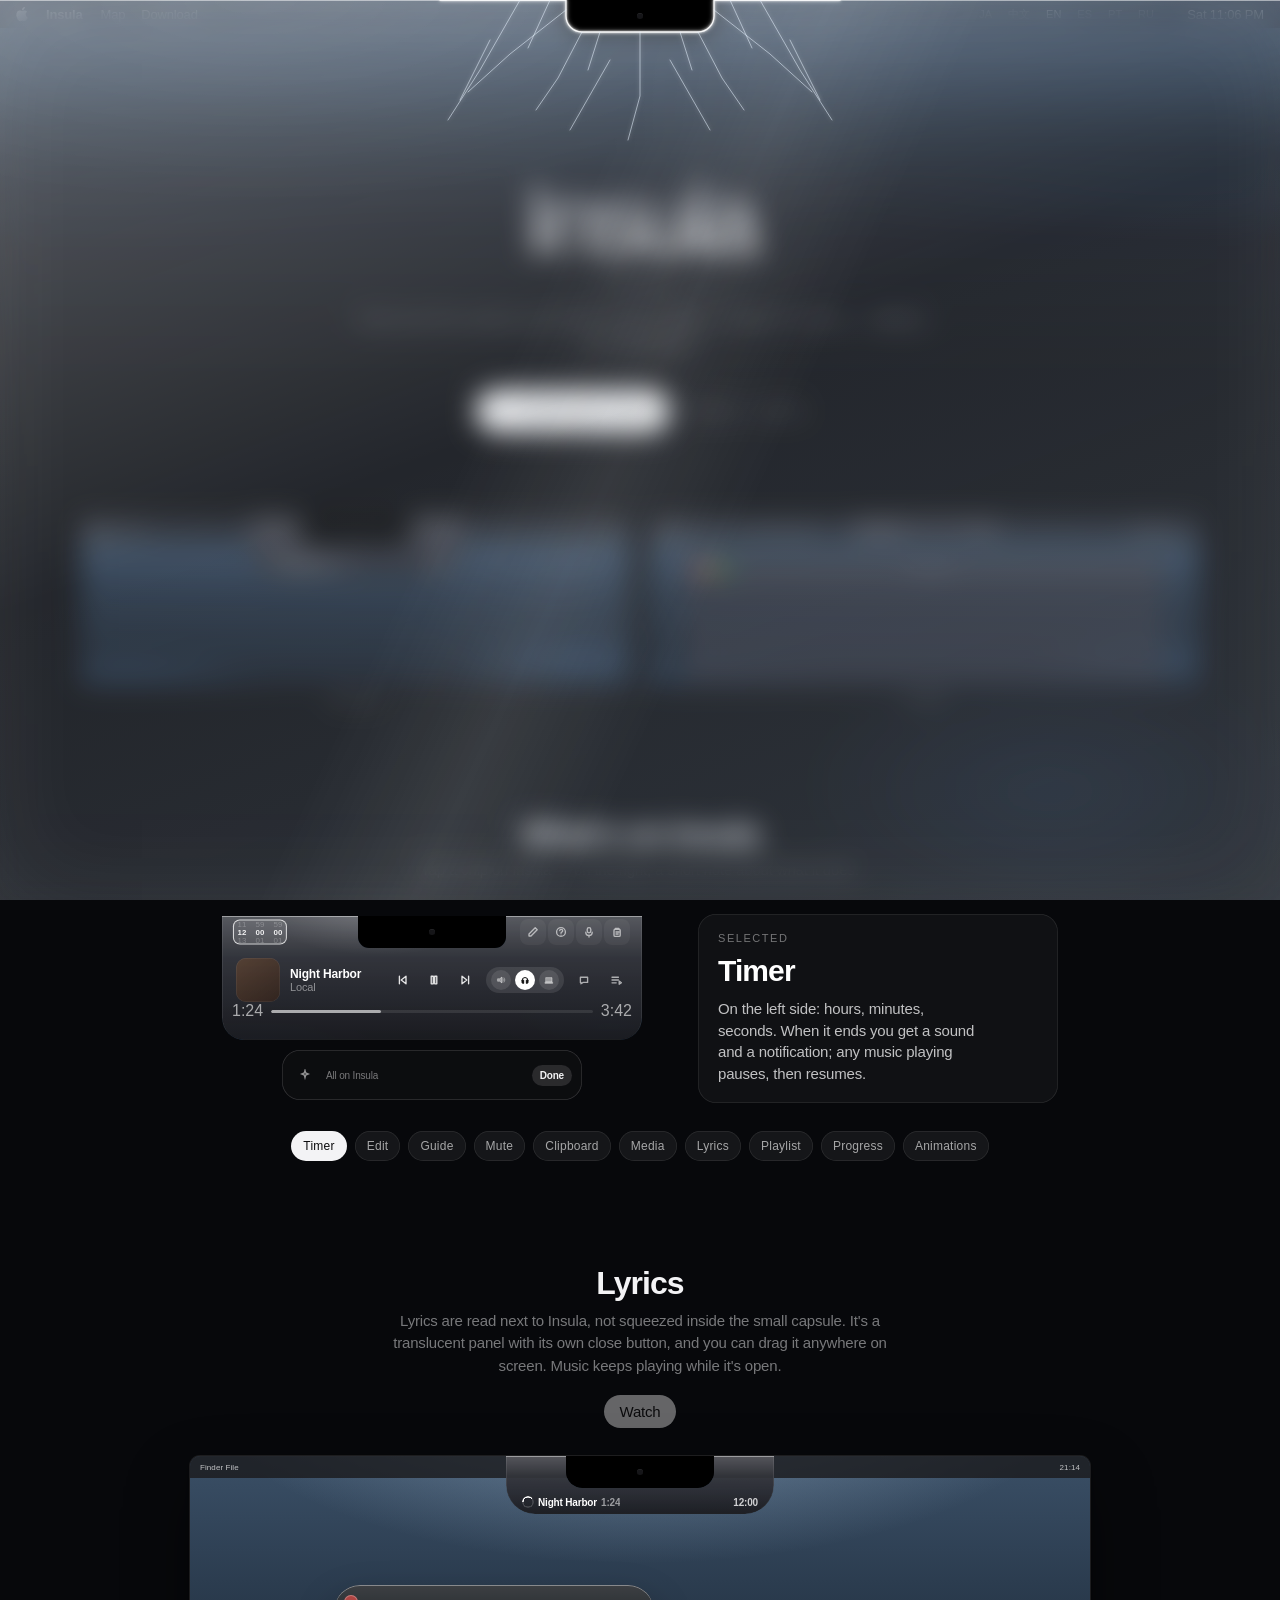
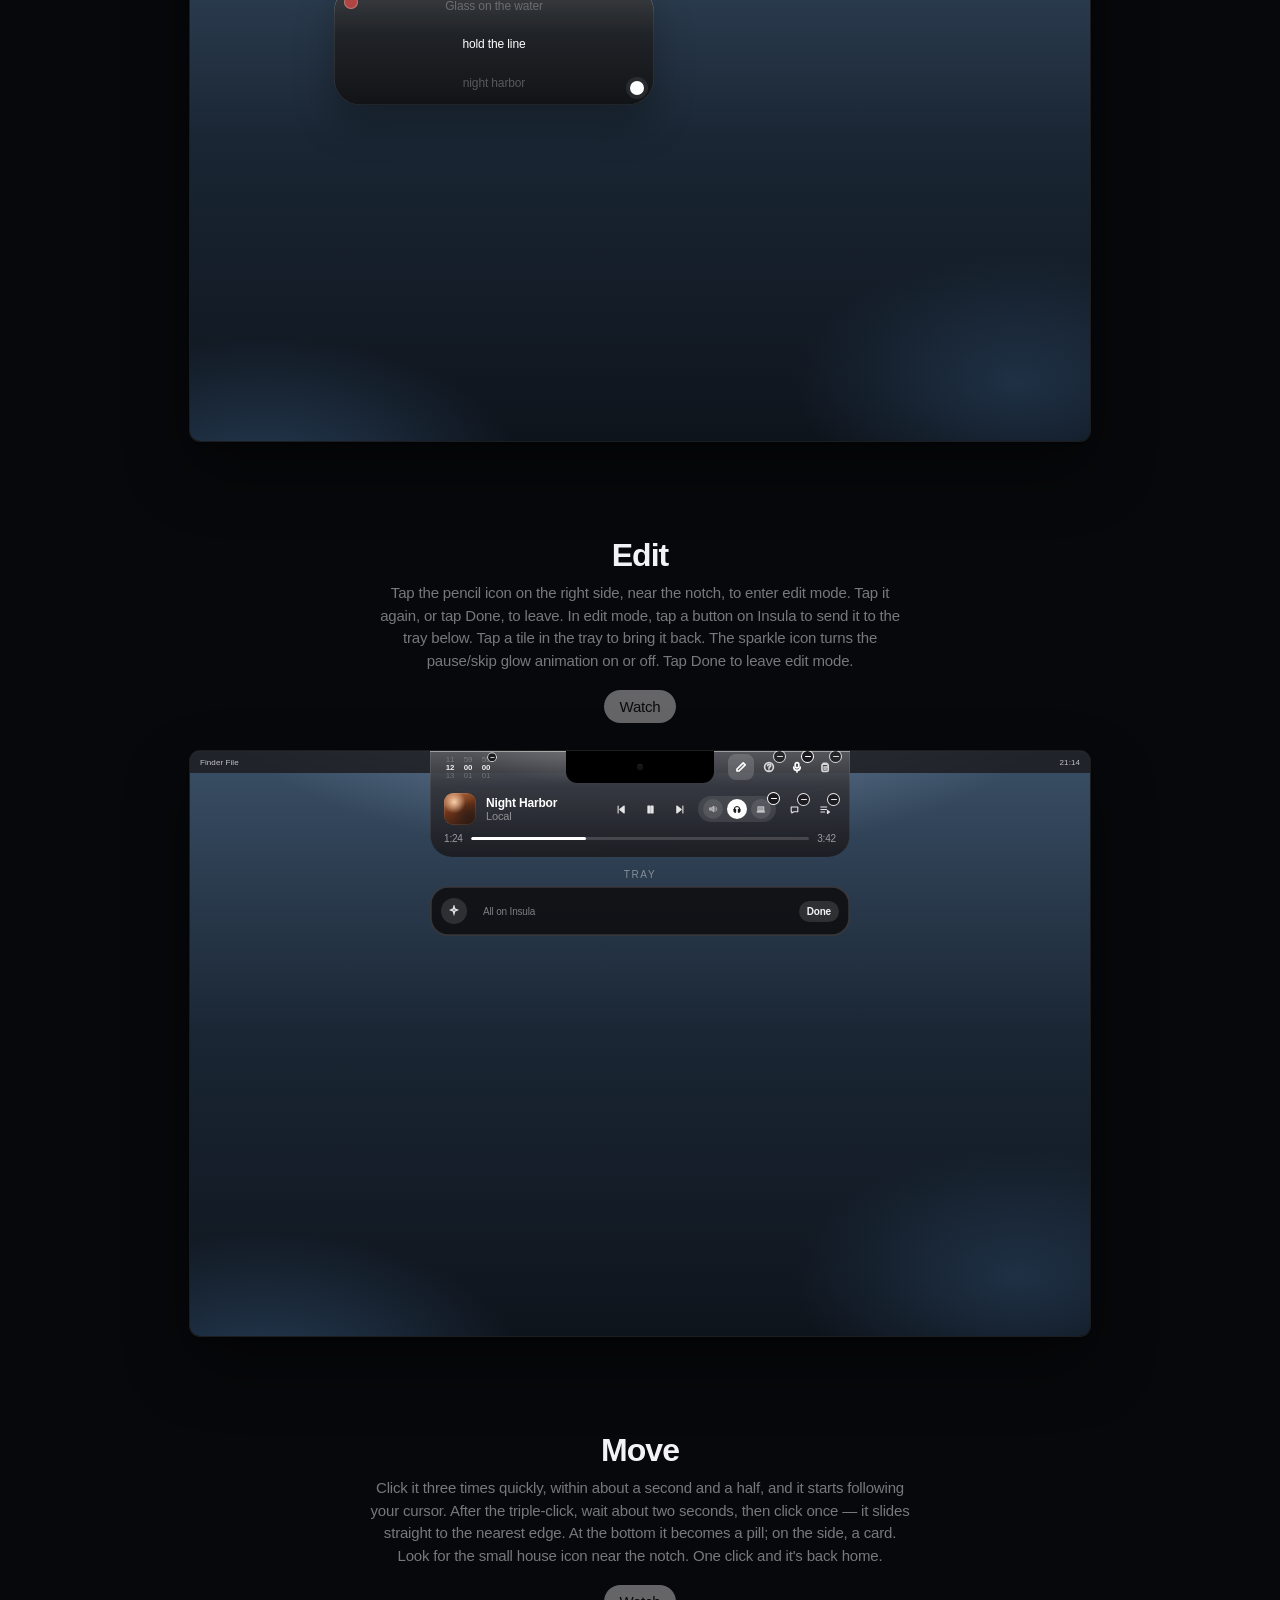
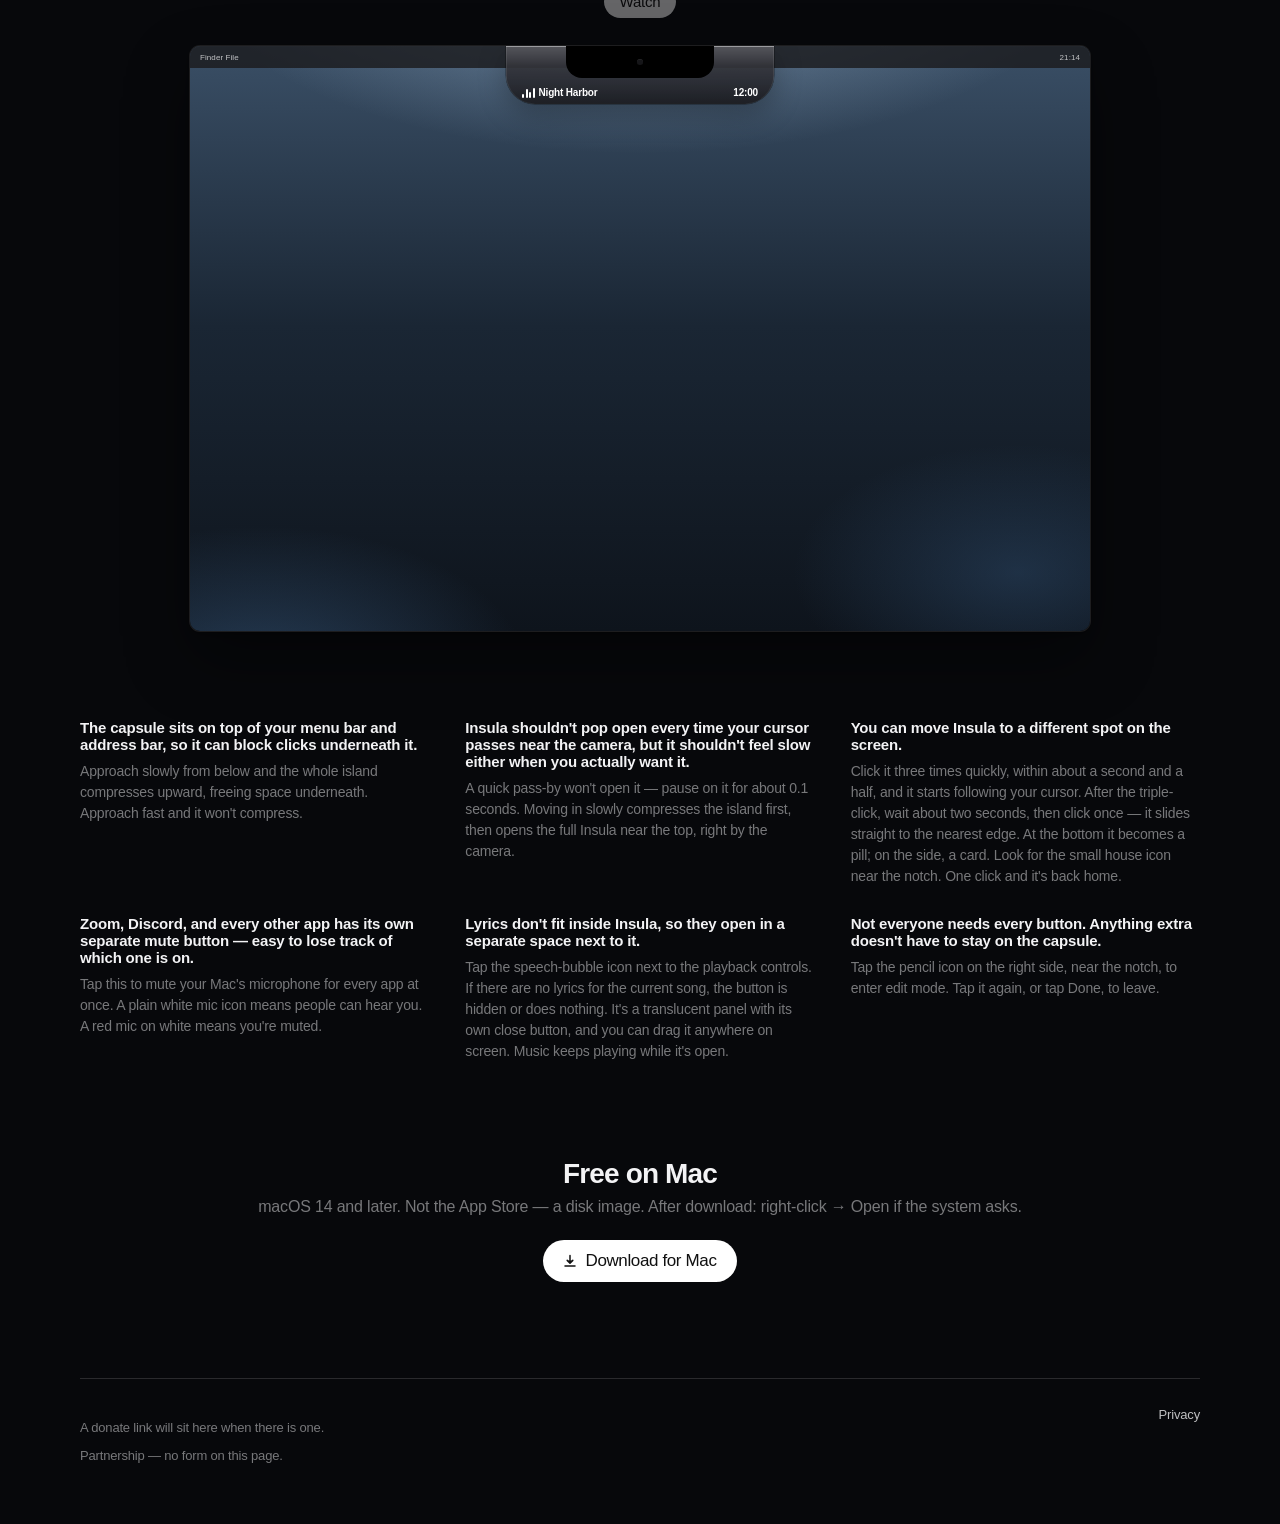
==== commit a846b2e2: "Add schedule module, island squish, and updated site copy. Replace Moses water gap with upward capsu" ====
--- a/site/index.html
+++ b/site/index.html
@@ -514,22 +514,26 @@
 
     <section class="shores">
       <article class="shore rise" style="--d:0">
-        <h3 data-i="hoverWhy">Insula не должна раскрываться от любого движения курсора рядом с камерой — но и не должна «тормозить», когда она правда нужна.</h3>
-        <p data-i="hoverBody">Быстрый проход мимо не откроет её — задержите курсор примерно на 0.1 секунды. При медленном приближении сначала появляется узкая щель, а полностью Insula раскрывается только в верхней трети, у самой камеры.</p>
+        <h3 data-i="squishWhy">Капсула лежит поверх строки меню и адресной строки браузера, поэтому может мешать кликам под собой.</h3>
+        <p data-i="squishBody">Если подводить курсор медленно снизу, весь остров сжимается вверх и освобождает место под собой. Если подвести быстро — сжатия не будет.</p>
       </article>
       <article class="shore rise" style="--d:1">
+        <h3 data-i="hoverWhy">Insula не должна раскрываться от любого движения курсора рядом с камерой — но и не должна «тормозить», когда она правда нужна.</h3>
+        <p data-i="hoverBody">Быстрый проход мимо не откроет её — задержите курсор примерно на 0.1 секунды. При медленном приближении остров сначала сжимается снизу, а полностью раскрывается только в верхней трети, у самой камеры.</p>
+      </article>
+      <article class="shore rise" style="--d:2">
         <h3 data-i="moveWhy">Insula можно перенести в другое место на экране.</h3>
         <p data-i="moveBody">Кликните по нему три раза подряд быстро, в течение примерно полутора секунд, — и она начнёт следовать за курсором. После тройного клика подождите около двух секунд и кликните один раз — Insula по прямой полетит к ближайшему краю. Внизу она становится пилюлей, сбоку — карточкой. Найдите маленькую иконку домика рядом с вырезом. Один клик — и Insula дома.</p>
       </article>
-      <article class="shore rise" style="--d:2">
+      <article class="shore rise" style="--d:3">
         <h3 data-i="micWhy">В Zoom, Discord и любом другом приложении своя отдельная кнопка mute — легко забыть, где она включена.</h3>
         <p data-i="micBody">Нажатие сразу выключает микрофон Mac для всех приложений. Обычный белый значок микрофона — вас слышно. Красный значок на белом фоне — вы выключены.</p>
       </article>
-      <article class="shore rise" style="--d:3">
+      <article class="shore rise" style="--d:4">
         <h3 data-i="lyricsWhy">Текст песни не помещается в Insula, поэтому он открывается рядом, в отдельном окне.</h3>
         <p data-i="lyricsBody">Нажмите на значок в виде облачка рядом с кнопками воспроизведения. Если для текущей песни текста нет, кнопка скрыта или неактивна. Это полупрозрачная панель со своей кнопкой закрытия — её можно перетаскивать по экрану. Музыка при этом продолжает играть.</p>
       </article>
-      <article class="shore rise" style="--d:4">
+      <article class="shore rise" style="--d:5">
         <h3 data-i="editWhy">Не всем нужны все кнопки сразу. Лишние необязательно держать на капсуле.</h3>
         <p data-i="editBody">Нажмите на значок карандаша справа, рядом с вырезом, чтобы войти в режим редактирования. Нажмите ещё раз или на «Готово», чтобы выйти.</p>
       </article>
